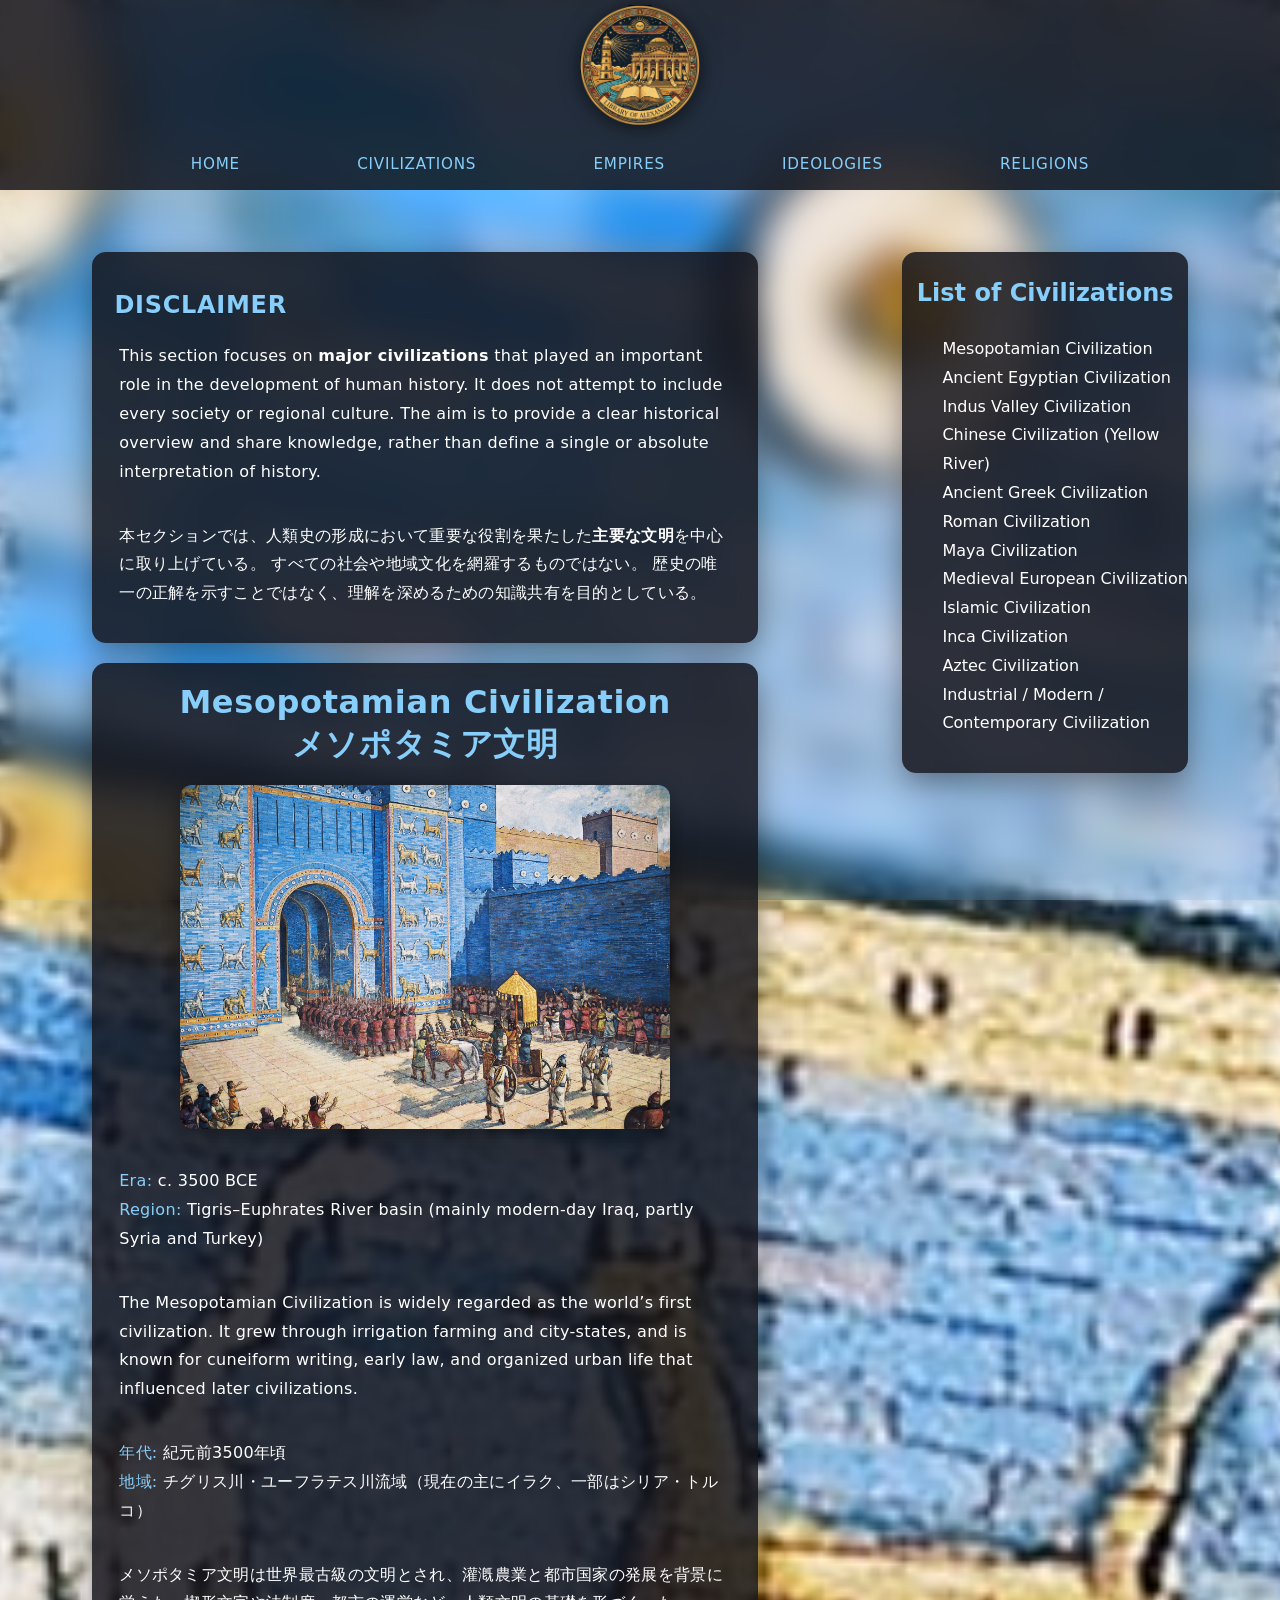
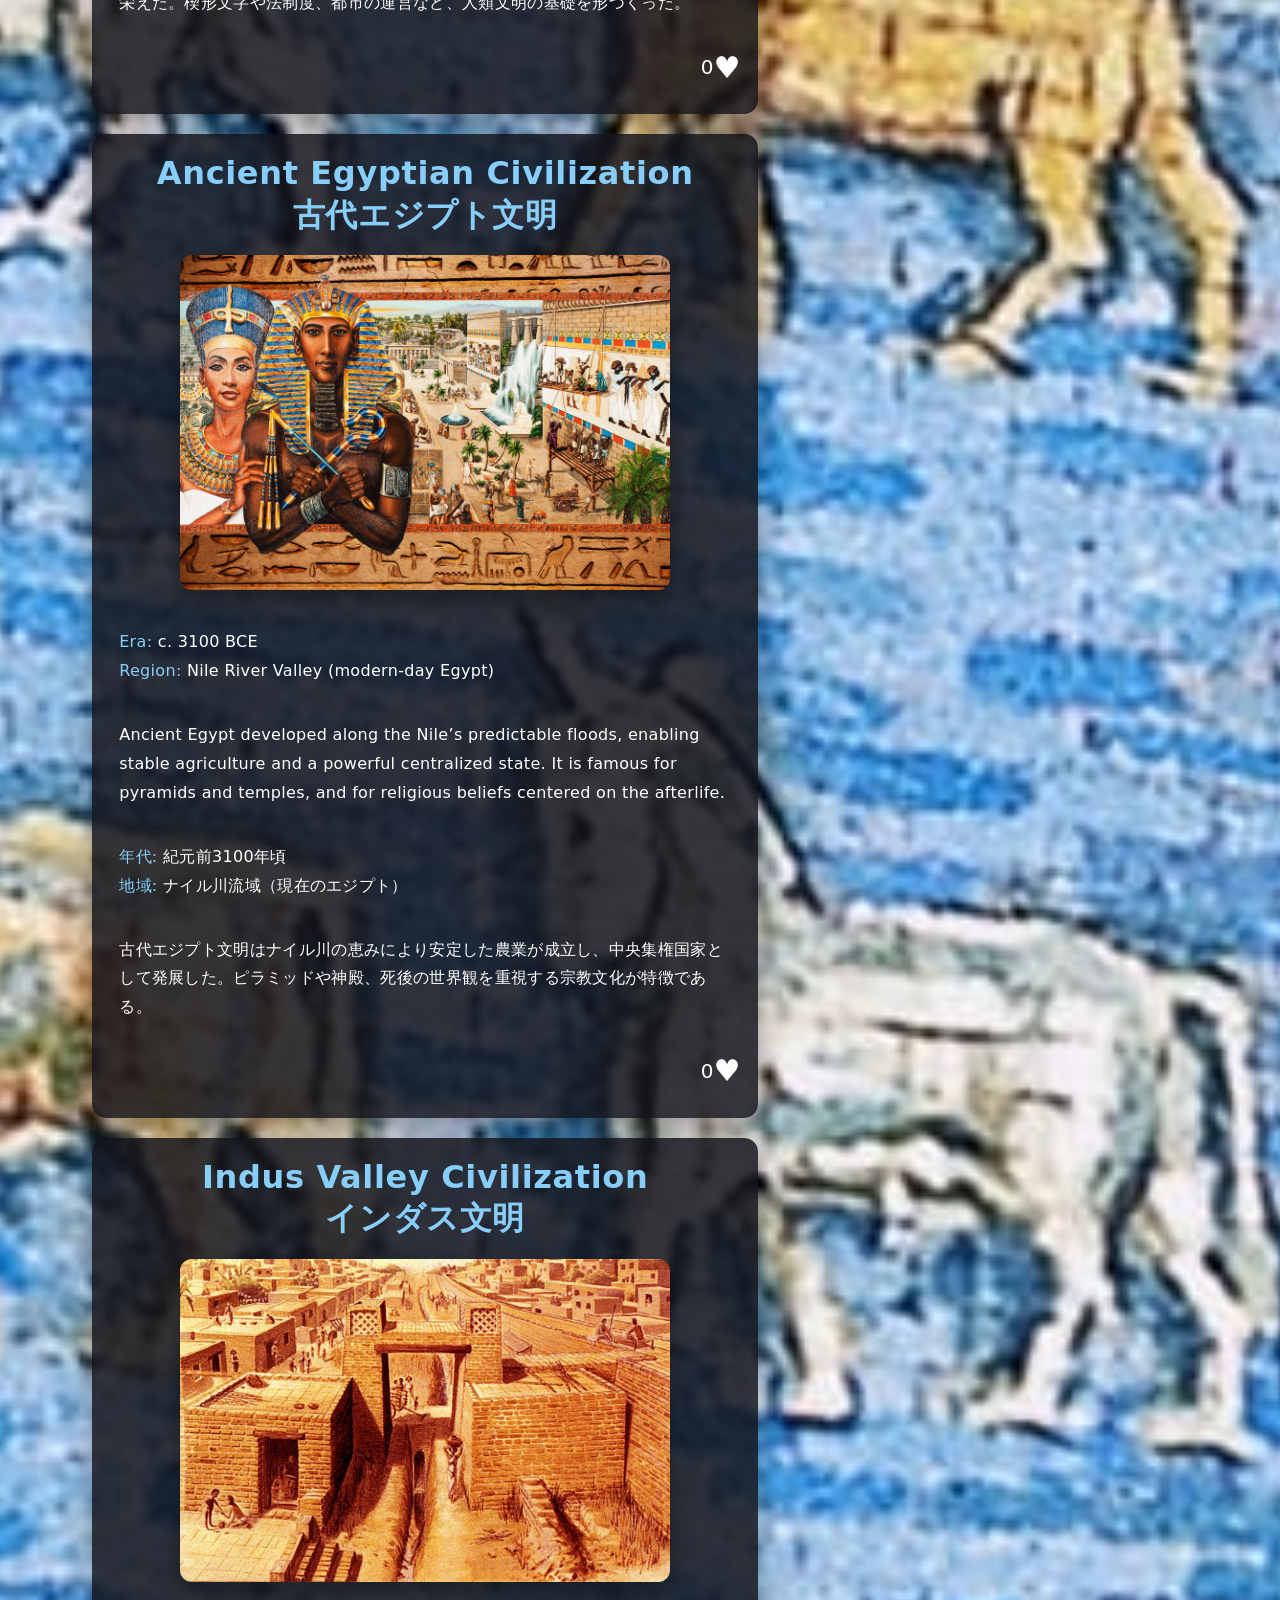
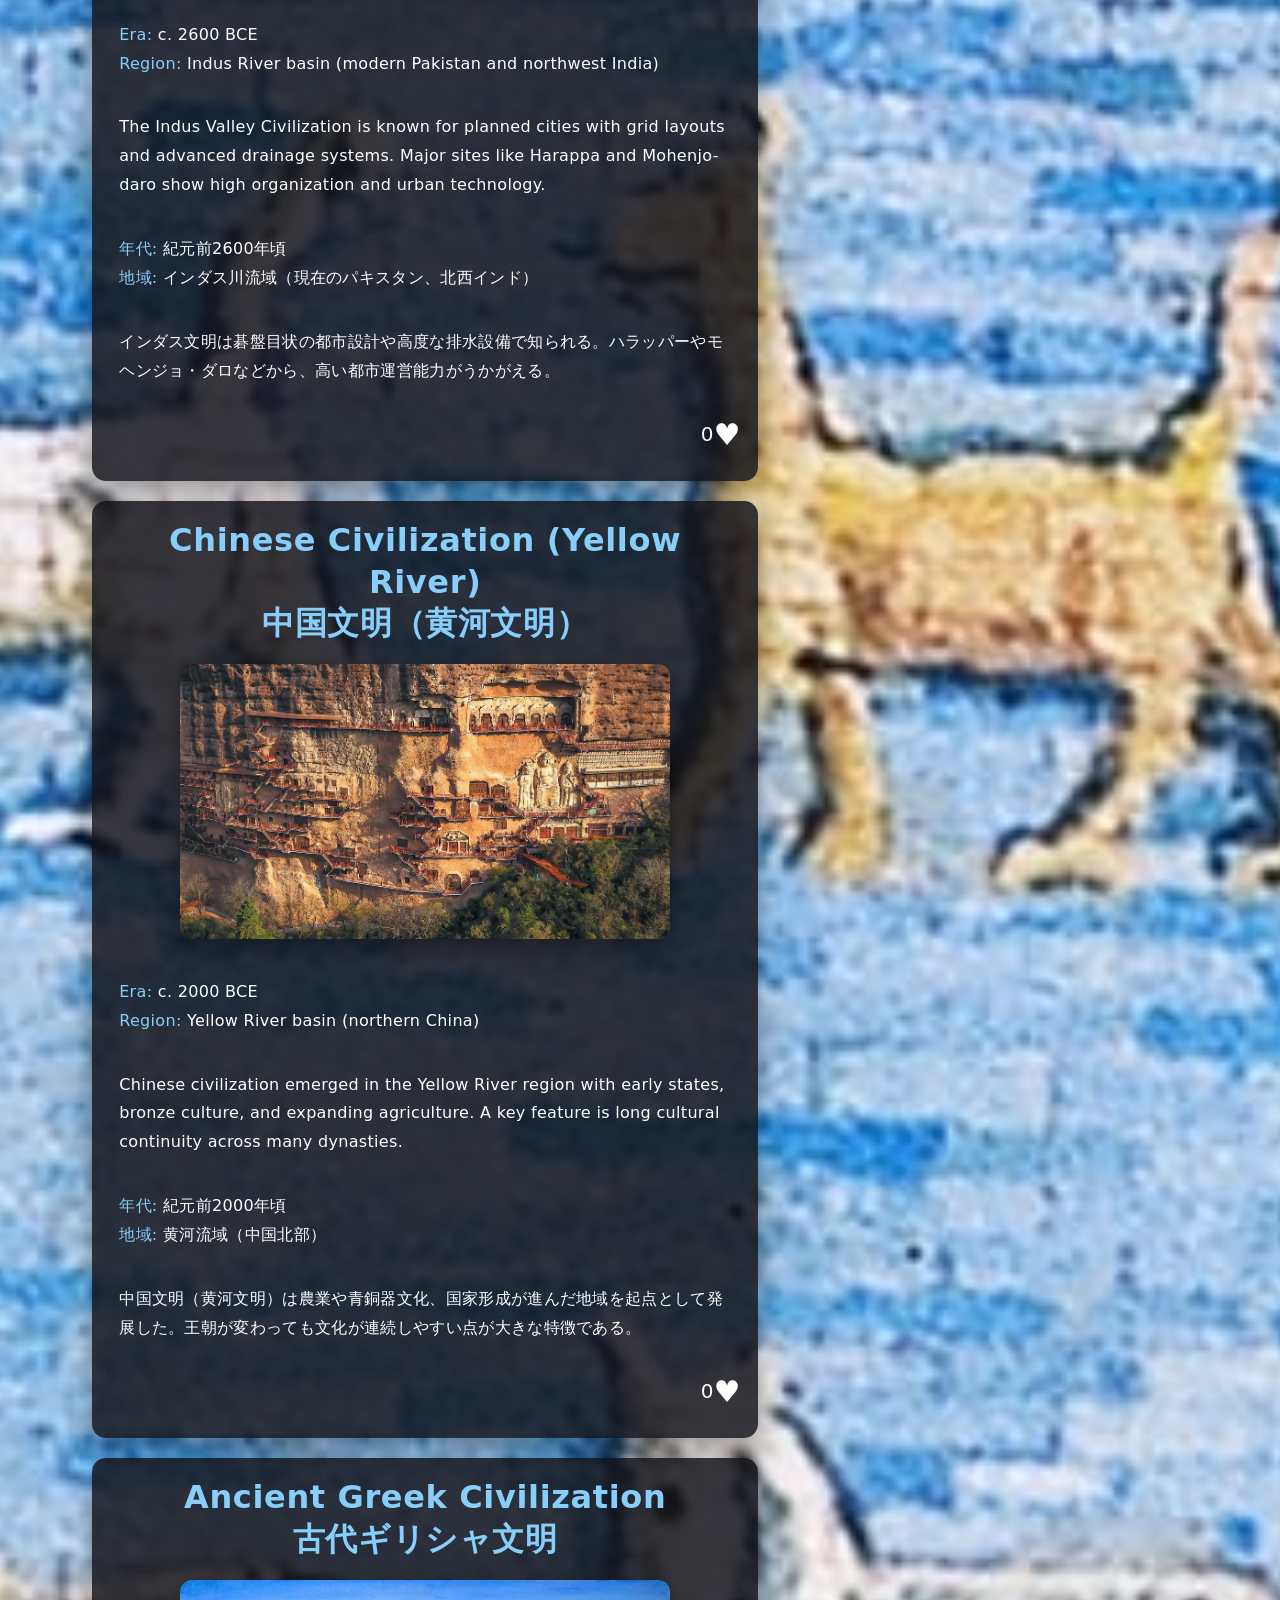
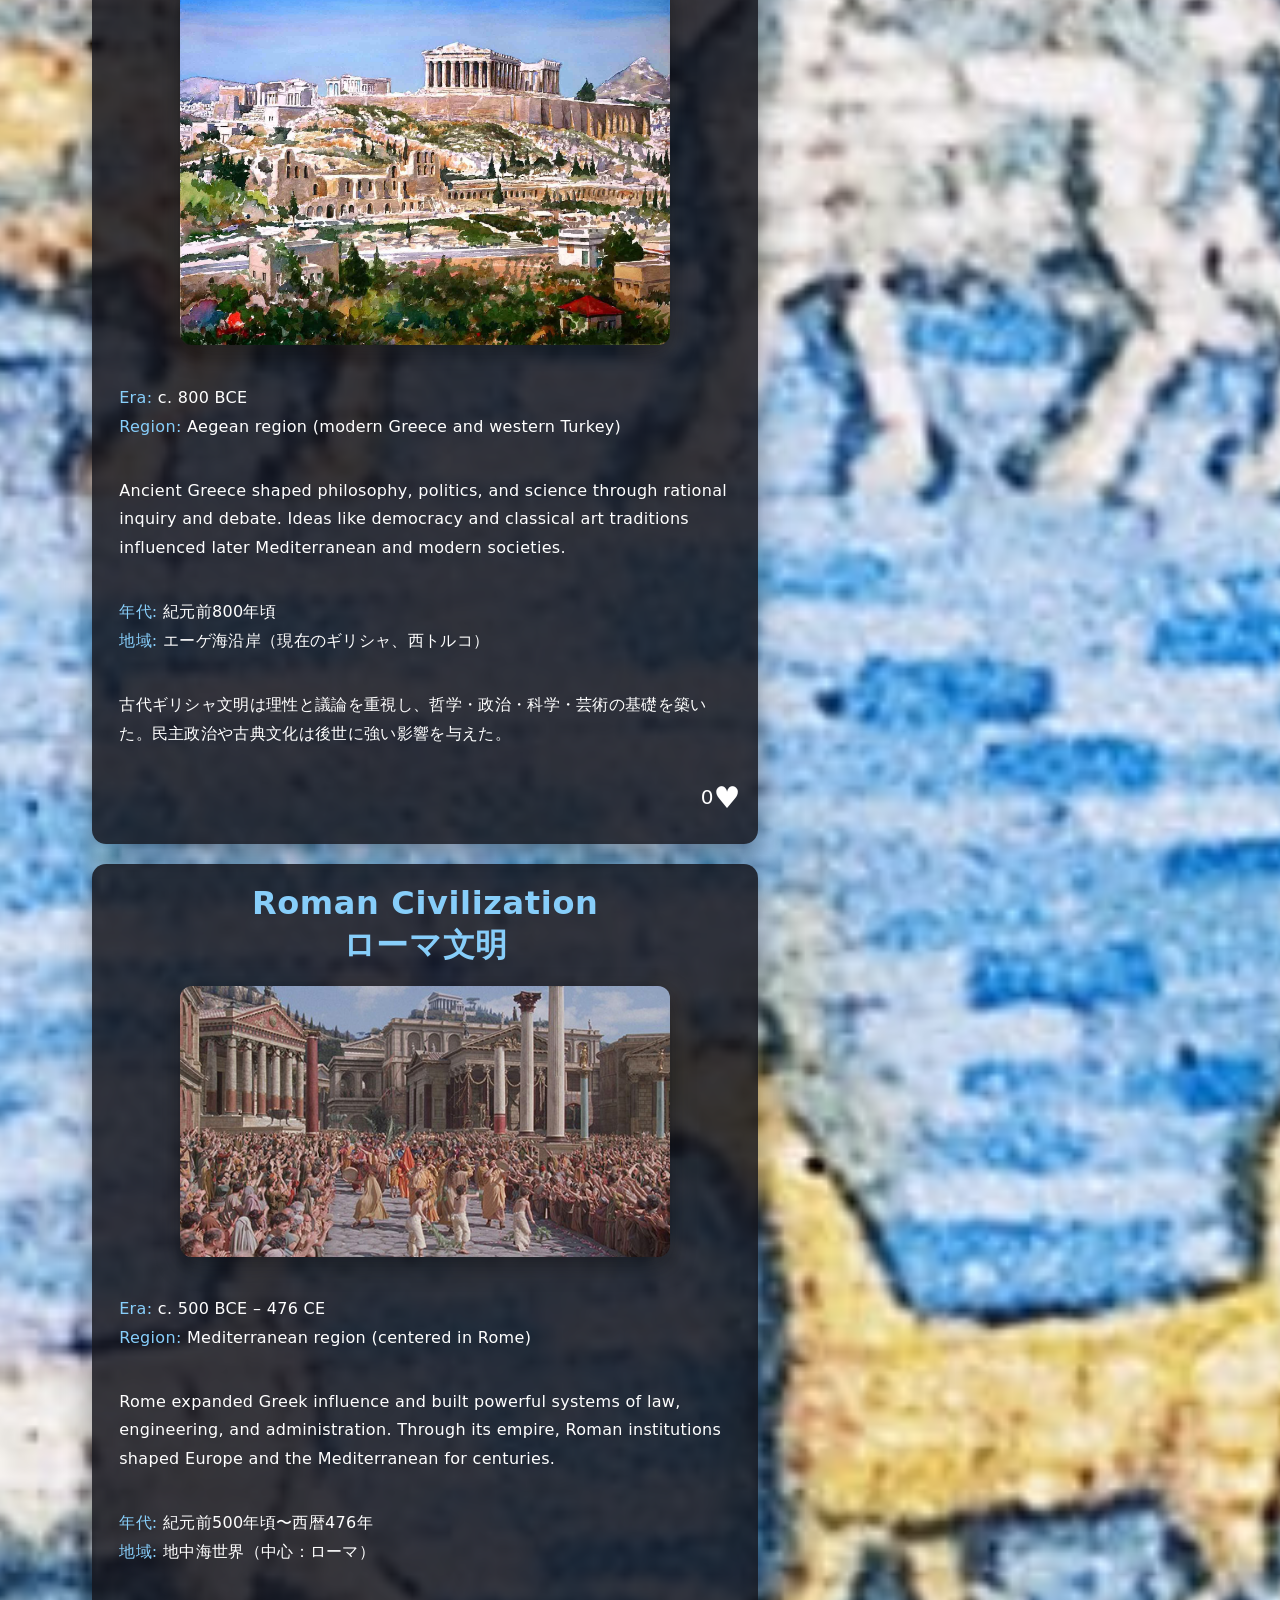
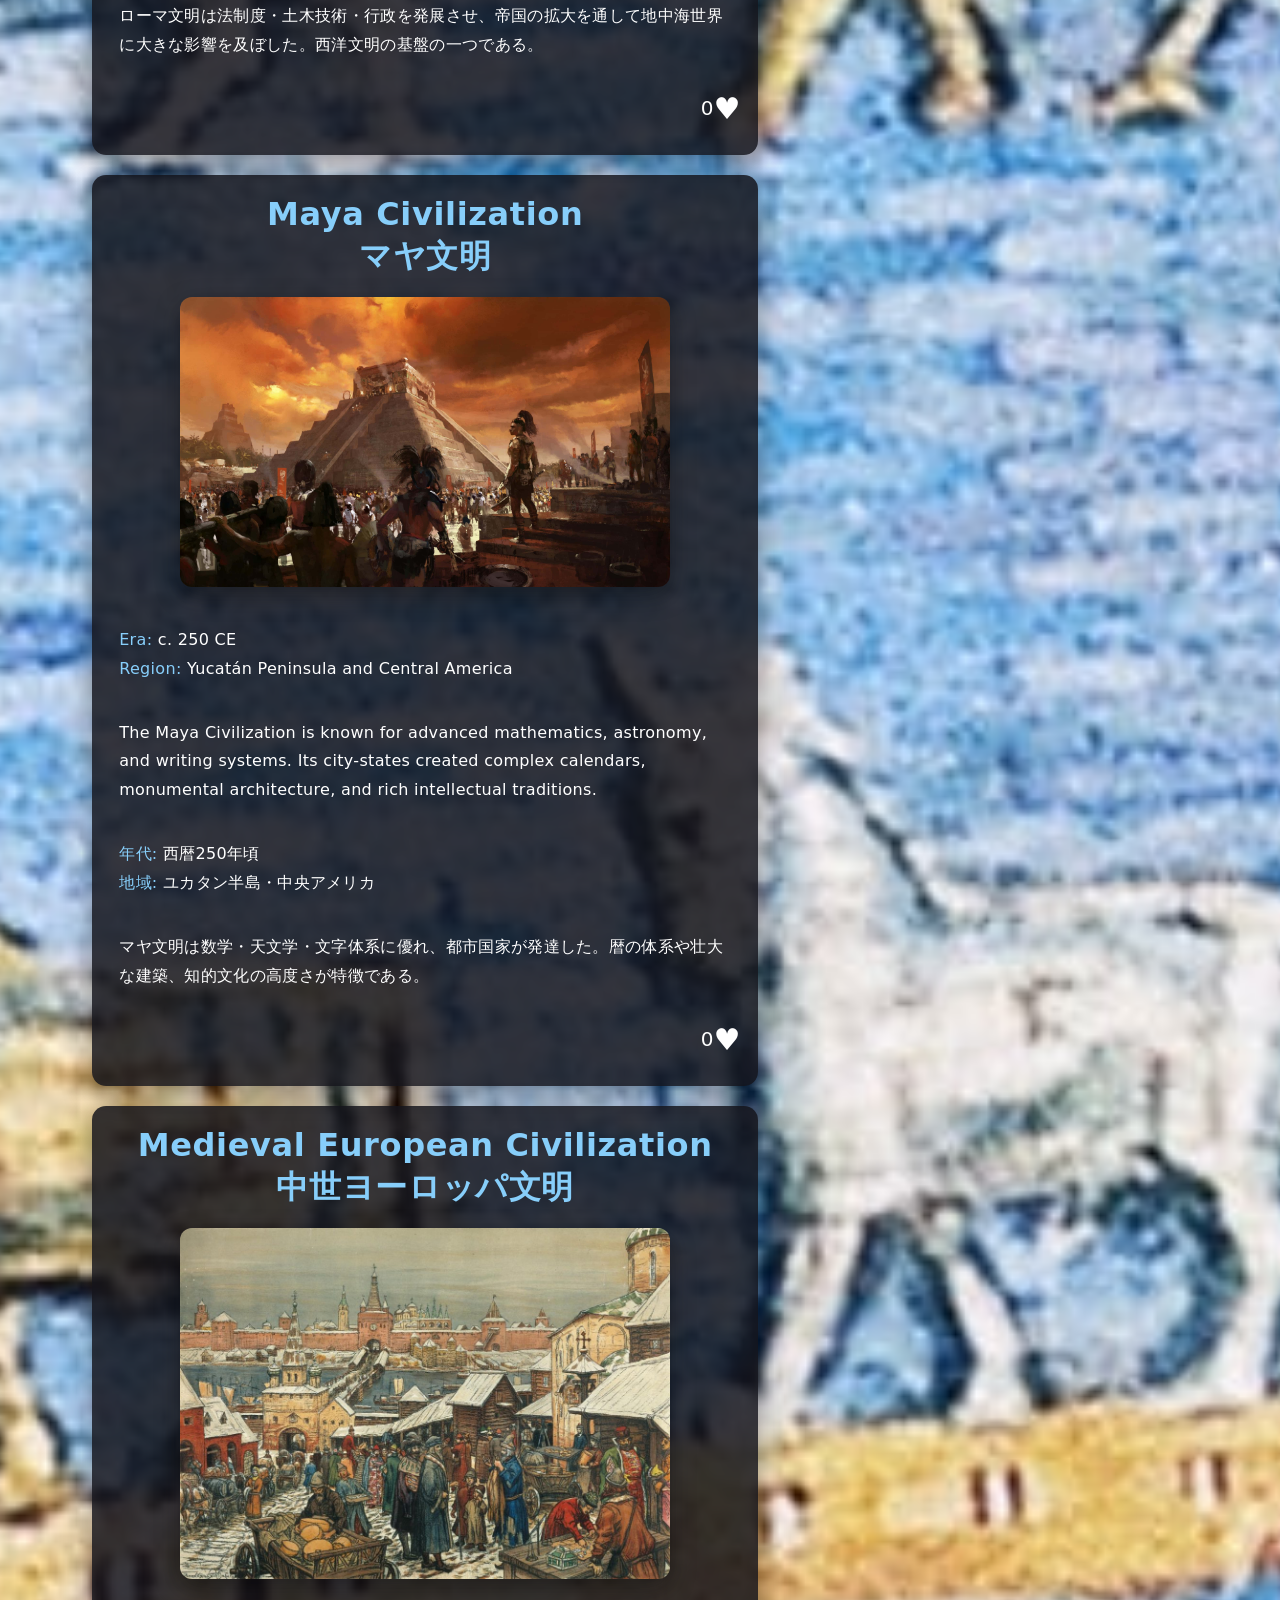
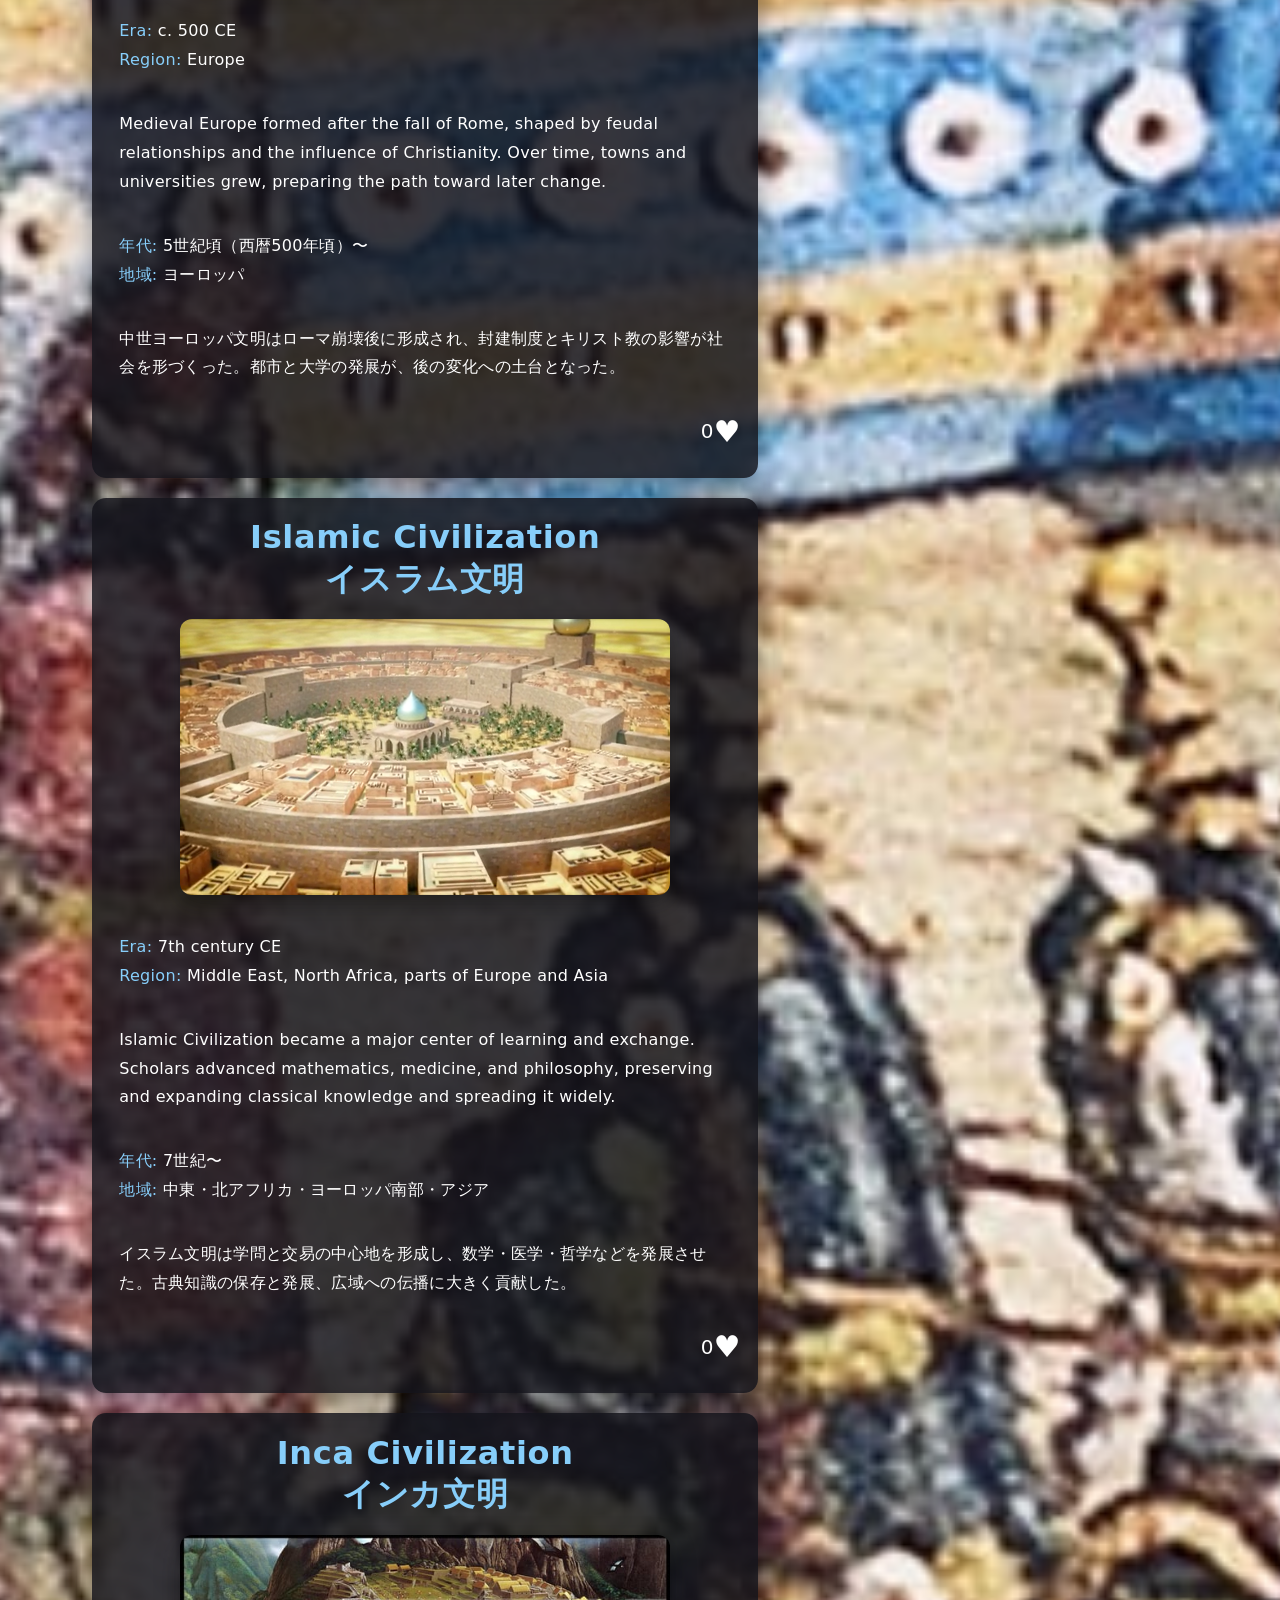
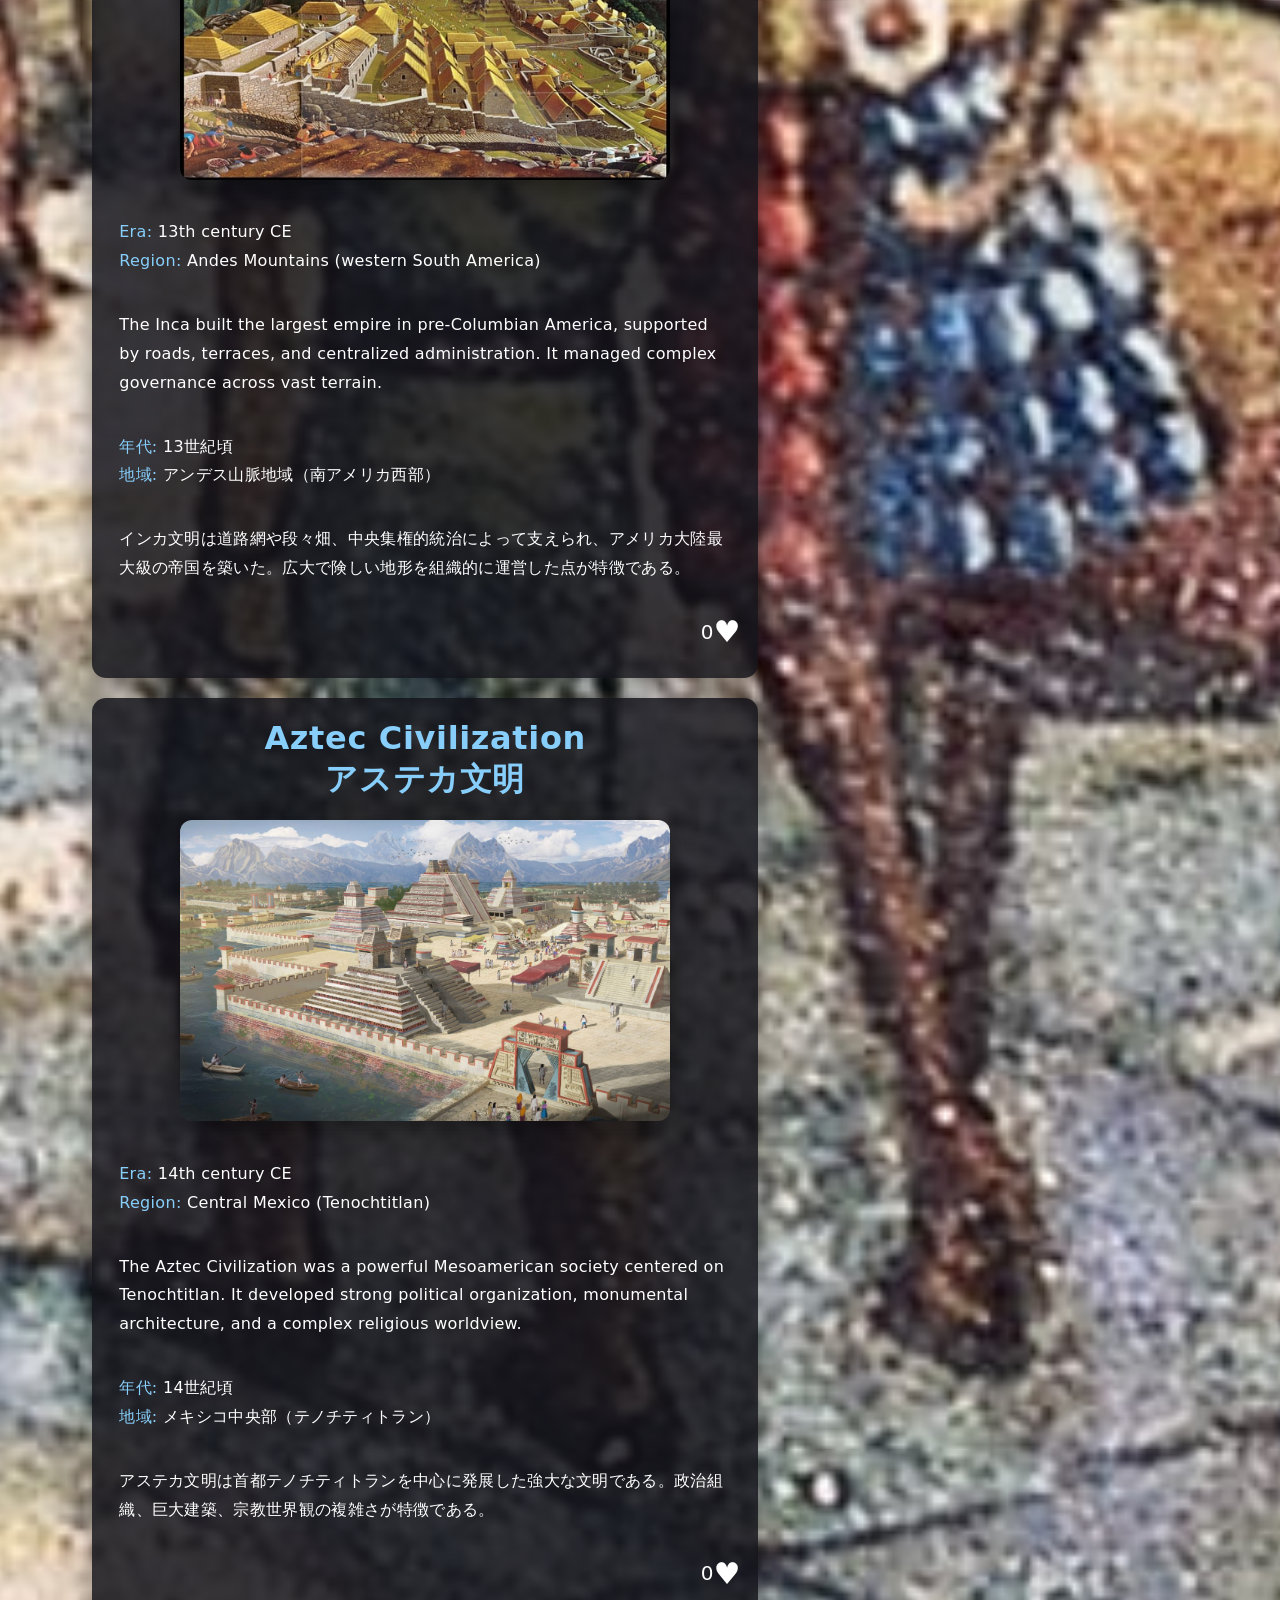
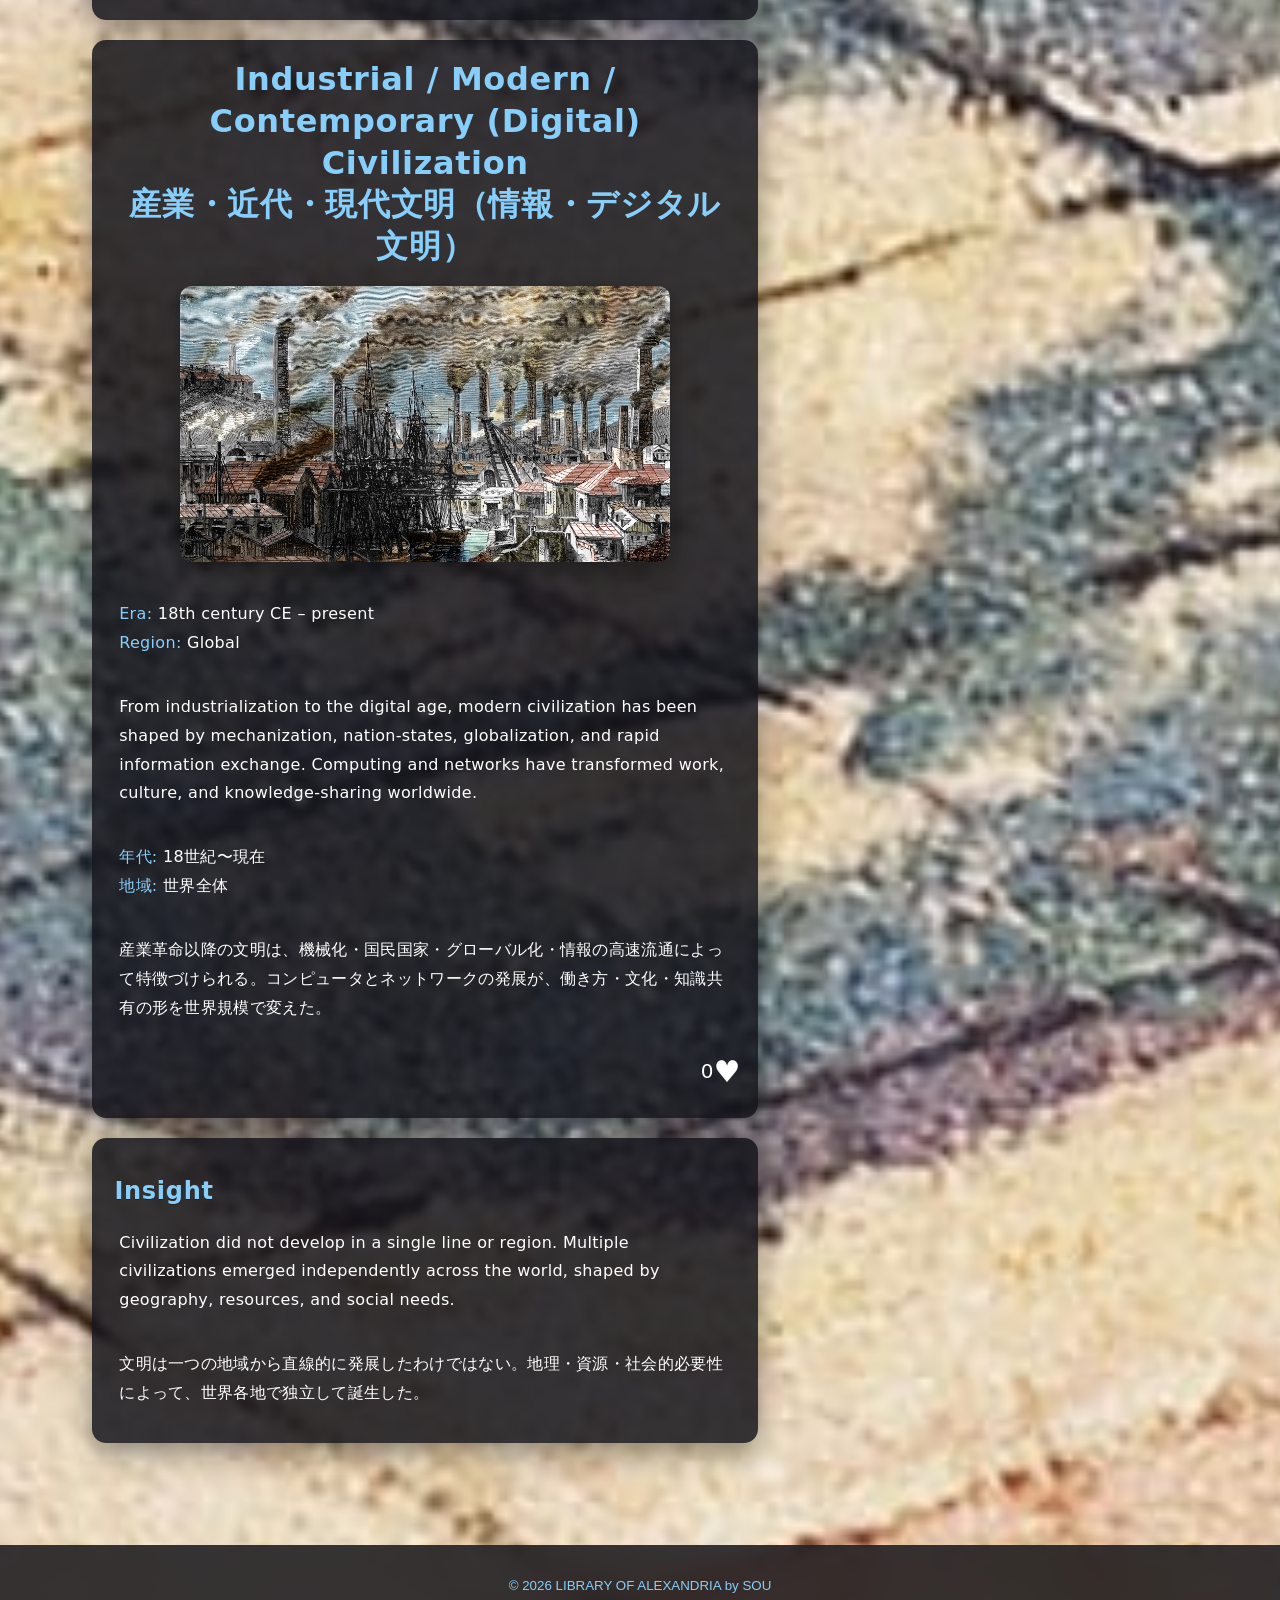
==== civilizations.html @ 27a5855d "Add files via upload" ====
<!DOCTYPE html>
<html lang="ja">

<head>
    <meta charset="UTF-8">
    <link rel="stylesheet" href="lb/reset.css">
    <link rel="stylesheet" href="bunmei/cstyle.css">
</head>

<body>
    <header>
        <h1><img src="lb/lbLogo.png" alt="LIBRARYofALEXANDRIA"></h1>
        <nav>
            <ul>
                <li><a href="index.html">HOME</a></li>
                <li><a href="civilizations.html">CIVILIZATIONS</a></li>
                <li><a href="empires.html">EMPIRES</a></li>
                <li><a href="ideologies.html">IDEOLOGIES</a></li>
                <li><a href="religions.html">RELIGIONS</a></li>
            </ul>
        </nav>
    </header>
    <div>
        <main>
            <article>
                <h3>DISCLAIMER</h3>
                <p>
                    This section focuses on <strong>major civilizations</strong> that played an important role in the
                    development of human history.
                    It does not attempt to include every society or regional culture.
                    The aim is to provide a clear historical overview and share knowledge,
                    rather than define a single or absolute interpretation of history.
                </p>
                <p>
                    本セクションでは、人類史の形成において重要な役割を果たした<strong>主要な文明</strong>を中心に取り上げている。
                    すべての社会や地域文化を網羅するものではない。
                    歴史の唯一の正解を示すことではなく、理解を深めるための知識共有を目的としている。
                </p>
            </article>

            <article id="01">
                <h2>Mesopotamian Civilization<br>メソポタミア文明</h2>
                <p>
                    <img src="bunmei/Mesopotamia.jpg" alt="Mesopotamian">
                </p>
                <p>
                    <a>Era: </a>c. 3500 BCE<br>
                    <a>Region: </a>Tigris–Euphrates River basin (mainly modern-day Iraq, partly Syria and Turkey)
                </p>
                <p>
                    The Mesopotamian Civilization is widely regarded as the world’s first civilization. It grew through
                    irrigation farming and city-states, and is known for cuneiform writing, early law, and organized
                    urban life that influenced later civilizations.
                </p>

                <p>
                    <a>年代: </a>紀元前3500年頃<br>
                    <a>地域: </a>チグリス川・ユーフラテス川流域（現在の主にイラク、一部はシリア・トルコ）
                </p>
                <p>
                    メソポタミア文明は世界最古級の文明とされ、灌漑農業と都市国家の発展を背景に栄えた。楔形文字や法制度、都市の運営など、人類文明の基礎を形づくった。
                </p>
                <div class="likeBox">
                    <span class="likeCount">0</span>
                    <span class="likeBtn">♥</span>
                </div>
            </article>

            <article id="02">
                <h2>Ancient Egyptian Civilization<br>古代エジプト文明</h2>
                <p>
                    <img src="bunmei/Egypt.jpg" alt="Egyptian">
                </p>
                <p>
                    <a>Era: </a>c. 3100 BCE<br>
                    <a>Region: </a>Nile River Valley (modern-day Egypt)
                </p>
                <p>
                    Ancient Egypt developed along the Nile’s predictable floods, enabling stable agriculture and a
                    powerful centralized state. It is famous for pyramids and temples, and for religious beliefs
                    centered on the afterlife.
                </p>

                <p>
                    <a>年代: </a>紀元前3100年頃<br>
                    <a>地域: </a>ナイル川流域（現在のエジプト）
                </p>
                <p>
                    古代エジプト文明はナイル川の恵みにより安定した農業が成立し、中央集権国家として発展した。ピラミッドや神殿、死後の世界観を重視する宗教文化が特徴である。
                </p>
                <div class="likeBox">
                    <span class="likeCount">0</span>
                    <span class="likeBtn">♥</span>
                </div>
            </article>

            <article id="03">
                <h2>Indus Valley Civilization<br>インダス文明</h2>
                <p>
                    <img src="bunmei/Indus.jpg" alt="Indus Valley">
                </p>
                <p>
                    <a>Era: </a>c. 2600 BCE<br>
                    <a>Region: </a>Indus River basin (modern Pakistan and northwest India)
                </p>
                <p>
                    The Indus Valley Civilization is known for planned cities with grid layouts and advanced drainage
                    systems. Major sites like Harappa and Mohenjo-daro show high organization and urban technology.
                </p>

                <p>
                    <a>年代: </a>紀元前2600年頃<br>
                    <a>地域: </a>インダス川流域（現在のパキスタン、北西インド）
                </p>
                <p>
                    インダス文明は碁盤目状の都市設計や高度な排水設備で知られる。ハラッパーやモヘンジョ・ダロなどから、高い都市運営能力がうかがえる。
                </p>
                <div class="likeBox">
                    <span class="likeCount">0</span>
                    <span class="likeBtn">♥</span>
                </div>
            </article>

            <article id="04">
                <h2>Chinese Civilization (Yellow River)<br>中国文明（黄河文明）</h2>
                <p>
                    <img src="bunmei/YellowRiver.jpg" alt="Yellow River">
                </p>
                <p>
                    <a>Era: </a>c. 2000 BCE<br>
                    <a>Region: </a>Yellow River basin (northern China)
                </p>
                <p>
                    Chinese civilization emerged in the Yellow River region with early states, bronze culture, and
                    expanding agriculture. A key feature is long cultural continuity across many dynasties.
                </p>

                <p>
                    <a>年代: </a>紀元前2000年頃<br>
                    <a>地域: </a>黄河流域（中国北部）
                </p>
                <p>
                    中国文明（黄河文明）は農業や青銅器文化、国家形成が進んだ地域を起点として発展した。王朝が変わっても文化が連続しやすい点が大きな特徴である。
                </p>
                <div class="likeBox">
                    <span class="likeCount">0</span>
                    <span class="likeBtn">♥</span>
                </div>
            </article>

            <article id="05">
                <h2>Ancient Greek Civilization<br>古代ギリシャ文明</h2>
                <p>
                    <img src="bunmei/Greece.jpg" alt="Ancient Greece">
                </p>
                <p>
                    <a>Era: </a>c. 800 BCE<br>
                    <a>Region: </a>Aegean region (modern Greece and western Turkey)
                </p>
                <p>
                    Ancient Greece shaped philosophy, politics, and science through rational inquiry and debate. Ideas
                    like democracy and classical art traditions influenced later Mediterranean and modern societies.
                </p>

                <p>
                    <a>年代: </a>紀元前800年頃<br>
                    <a>地域: </a>エーゲ海沿岸（現在のギリシャ、西トルコ）
                </p>
                <p>
                    古代ギリシャ文明は理性と議論を重視し、哲学・政治・科学・芸術の基礎を築いた。民主政治や古典文化は後世に強い影響を与えた。
                </p>
                <div class="likeBox">
                    <span class="likeCount">0</span>
                    <span class="likeBtn">♥</span>
                </div>
            </article>

            <article id="06">
                <h2>Roman Civilization<br>ローマ文明</h2>
                <p>
                    <img src="bunmei/Rome.jpg" alt="Rome">
                </p>
                <p>
                    <a>Era: </a>c. 500 BCE – 476 CE<br>
                    <a>Region: </a>Mediterranean region (centered in Rome)
                </p>
                <p>
                    Rome expanded Greek influence and built powerful systems of law, engineering, and administration.
                    Through its empire, Roman institutions shaped Europe and the Mediterranean for centuries.
                </p>

                <p>
                    <a>年代: </a>紀元前500年頃〜西暦476年<br>
                    <a>地域: </a>地中海世界（中心：ローマ）
                </p>
                <p>
                    ローマ文明は法制度・土木技術・行政を発展させ、帝国の拡大を通して地中海世界に大きな影響を及ぼした。西洋文明の基盤の一つである。
                </p>
                <div class="likeBox">
                    <span class="likeCount">0</span>
                    <span class="likeBtn">♥</span>
                </div>
            </article>

            <article id="07">
                <h2>Maya Civilization<br>マヤ文明</h2>
                <p>
                    <img src="bunmei/Maya.jpg" alt="Maya">
                </p>
                <p>
                    <a>Era: </a>c. 250 CE<br>
                    <a>Region: </a>Yucatán Peninsula and Central America
                </p>
                <p>
                    The Maya Civilization is known for advanced mathematics, astronomy, and writing systems. Its
                    city-states created complex calendars, monumental architecture, and rich intellectual traditions.
                </p>

                <p>
                    <a>年代: </a>西暦250年頃<br>
                    <a>地域: </a>ユカタン半島・中央アメリカ
                </p>
                <p>
                    マヤ文明は数学・天文学・文字体系に優れ、都市国家が発達した。暦の体系や壮大な建築、知的文化の高度さが特徴である。
                </p>
                <div class="likeBox">
                    <span class="likeCount">0</span>
                    <span class="likeBtn">♥</span>
                </div>
            </article>

            <article id="08">
                <h2>Medieval European Civilization<br>中世ヨーロッパ文明</h2>
                <p>
                    <img src="bunmei/Medieval.jpg" alt="Medieval Europe">
                </p>
                <p>
                    <a>Era: </a>c. 500 CE<br>
                    <a>Region: </a>Europe
                </p>
                <p>
                    Medieval Europe formed after the fall of Rome, shaped by feudal relationships and the influence of
                    Christianity. Over time, towns and universities grew, preparing the path toward later change.
                </p>

                <p>
                    <a>年代: </a>5世紀頃（西暦500年頃）〜<br>
                    <a>地域: </a>ヨーロッパ
                </p>
                <p>
                    中世ヨーロッパ文明はローマ崩壊後に形成され、封建制度とキリスト教の影響が社会を形づくった。都市と大学の発展が、後の変化への土台となった。
                </p>
                <div class="likeBox">
                    <span class="likeCount">0</span>
                    <span class="likeBtn">♥</span>
                </div>
            </article>

            <article id="09">
                <h2>Islamic Civilization<br>イスラム文明</h2>
                <p>
                    <img src="bunmei/Islamic.jpg" alt="Islamic">
                </p>
                <p>
                    <a>Era: </a>7th century CE<br>
                    <a>Region: </a>Middle East, North Africa, parts of Europe and Asia
                </p>
                <p>
                    Islamic Civilization became a major center of learning and exchange. Scholars advanced mathematics,
                    medicine, and philosophy, preserving and expanding classical knowledge and spreading it widely.
                </p>

                <p>
                    <a>年代: </a>7世紀〜<br>
                    <a>地域: </a>中東・北アフリカ・ヨーロッパ南部・アジア
                </p>
                <p>
                    イスラム文明は学問と交易の中心地を形成し、数学・医学・哲学などを発展させた。古典知識の保存と発展、広域への伝播に大きく貢献した。
                </p>
                <div class="likeBox">
                    <span class="likeCount">0</span>
                    <span class="likeBtn">♥</span>
                </div>
            </article>

            <article id="10">
                <h2>Inca Civilization<br>インカ文明</h2>
                <p>
                    <img src="bunmei/Inca.jpg" alt="Inca">
                </p>
                <p>
                    <a>Era: </a>13th century CE<br>
                    <a>Region: </a>Andes Mountains (western South America)
                </p>
                <p>
                    The Inca built the largest empire in pre-Columbian America, supported by roads, terraces, and
                    centralized administration. It managed complex governance across vast terrain.
                </p>

                <p>
                    <a>年代: </a>13世紀頃<br>
                    <a>地域: </a>アンデス山脈地域（南アメリカ西部）
                </p>
                <p>
                    インカ文明は道路網や段々畑、中央集権的統治によって支えられ、アメリカ大陸最大級の帝国を築いた。広大で険しい地形を組織的に運営した点が特徴である。
                </p>
                <div class="likeBox">
                    <span class="likeCount">0</span>
                    <span class="likeBtn">♥</span>
                </div>
            </article>

            <article id="11">
                <h2>Aztec Civilization<br>アステカ文明</h2>
                <p>
                    <img src="bunmei/Aztec.jpg" alt="Aztec">
                </p>
                <p>
                    <a>Era: </a>14th century CE<br>
                    <a>Region: </a>Central Mexico (Tenochtitlan)
                </p>
                <p>
                    The Aztec Civilization was a powerful Mesoamerican society centered on Tenochtitlan. It developed
                    strong political organization, monumental architecture, and a complex religious worldview.
                </p>

                <p>
                    <a>年代: </a>14世紀頃<br>
                    <a>地域: </a>メキシコ中央部（テノチティトラン）
                </p>
                <p>
                    アステカ文明は首都テノチティトランを中心に発展した強大な文明である。政治組織、巨大建築、宗教世界観の複雑さが特徴である。
                </p>
                <div class="likeBox">
                    <span class="likeCount">0</span>
                    <span class="likeBtn">♥</span>
                </div>
            </article>

            <article id="12">
                <h2>Industrial / Modern / Contemporary (Digital) Civilization<br>産業・近代・現代文明（情報・デジタル文明）</h2>
                <p>
                    <img src="bunmei/Industrial.jpg" alt="Industrial Age">
                </p>
                <p>
                    <a>Era: </a>18th century CE – present<br>
                    <a>Region: </a>Global
                </p>
                <p>
                    From industrialization to the digital age, modern civilization has been shaped by mechanization,
                    nation-states, globalization, and rapid information exchange. Computing and networks have
                    transformed work, culture, and knowledge-sharing worldwide.
                </p>

                <p>
                    <a>年代: </a>18世紀〜現在<br>
                    <a>地域: </a>世界全体
                </p>
                <p>
                    産業革命以降の文明は、機械化・国民国家・グローバル化・情報の高速流通によって特徴づけられる。コンピュータとネットワークの発展が、働き方・文化・知識共有の形を世界規模で変えた。
                </p>
                <div class="likeBox">
                    <span class="likeCount">0</span>
                    <span class="likeBtn">♥</span>
                </div>
            </article>

            <article>
                <h3>Insight</h3>
                <p>Civilization did not develop in a single line or region. Multiple civilizations emerged independently
                    across the world, shaped by geography, resources, and social needs.</p>
                <p>文明は一つの地域から直線的に発展したわけではない。地理・資源・社会的必要性によって、世界各地で独立して誕生した。</p>
            </article>
        </main>
        <aside>
            <nav class="locNav">
                <h2>List of Civilizations</h2>
                <ul>
                    <li><a href="#01">Mesopotamian Civilization</a></li>
                    <li><a href="#02">Ancient Egyptian Civilization</a></li>
                    <li><a href="#03">Indus Valley Civilization</a></li>
                    <li><a href="#04">Chinese Civilization (Yellow River)</a></li>
                    <li><a href="#05">Ancient Greek Civilization</a></li>
                    <li><a href="#06">Roman Civilization</a></li>
                    <li><a href="#07">Maya Civilization</a></li>
                    <li><a href="#08">Medieval European Civilization</a></li>
                    <li><a href="#09">Islamic Civilization</a></li>
                    <li><a href="#10">Inca Civilization</a></li>
                    <li><a href="#11">Aztec Civilization</a></li>
                    <li><a href="#12">Industrial / Modern / Contemporary Civilization</a></li>

                </ul>
            </nav>
        </aside>
    </div>
    <footer>
        <p><small>© 2026 LIBRARY OF ALEXANDRIA by SOU</small></p>
    </footer>
    <script src="bunmei/cscript.js"></script>
</body>

</html>
---- bunmei/cstyle.css ----
@charset "UTF-8";

html,
body {
  margin: 0;
  padding: 0;
}


body {
  position: relative;
  background-image: url('Mesopotamia.jpg');
  background-repeat: no-repeat;
  background-size: cover;
  background-position: center;
  background-color: rgb(255, 255, 255);
  font-family: 'Franklin Gothic Medium', 'Arial Narrow', "Arial", "sans-serif";
}

body::before {
  content: "";
  position: fixed;
  top: 0;
  left: 0;
  width: 100%;
  height: 100%;
  backdrop-filter: blur(20px) saturate(180%);
  z-index: -1;
}


header {
  background: rgba(20, 20, 28, 0.85);
  backdrop-filter: blur(18px) saturate(160%);
  border-bottom: 1px solid #00000000;
  text-align: center;
  width: 100%;
  padding-top: 0;
  margin-top: 0;
  margin: 0 auto;
  font-family: "ui-sans-serif", "system-ui", "Noto Sans JP", "sans-serif";
  position: sticky;
  top: 0;
  z-index: 1000;
}

header h1 {
  margin: 0;
  padding: 0;
}

header h1 img {
  text-align: center;
  padding: 5px;
  height: 120px;
  width: 120px;
  margin: 0 auto;
  filter: drop-shadow(0 3px 10px rgba(0, 0, 0, 0.6));
}

header nav ul {
  display: flex;
  justify-content: center;
  flex-wrap: wrap;
  gap: 5rem;
  padding: 0px;

}

header nav ul li {
  margin: 0px;
  list-style-type: none;
}

header nav a {
  padding: 0.1rem 1.1rem;
  border-radius: 999px;
  border: 1px solid transparent;
  color: lightskyblue;
  font-size: 0.95rem;
  letter-spacing: 0.05em;
  text-decoration: none;
}

header nav a:hover {
  animation: blinkBorder 1.5s linear infinite;
}

@keyframes blinkBorder {
  0% {
    border-color: gold;
  }

  16% {
    border-color: lightskyblue;
  }

  33% {
    border-color: gold;
  }

  50% {
    border-color: lightskyblue;
  }

  66% {
    border-color: gold;
  }

  83% {
    border-color: lightskyblue;
  }

  100% {
    border-color: gold;
  }
}


div {
  width: 1240px;
  margin: 0 auto 50px;
  display: flex;
  justify-content: space-between;
}

main {
  flex-basis: 700px;
  border-radius: 16px;
  padding: 62px 72px 32px 72px;
  box-shadow: opx opx 8px rgba(0, 0, 0, 0.16);
  font-family: "ui-sans-serif", "system-ui", "Noto Sans JP", "sans-serif";
  line-height: 1.8;
}

main article {
  background: rgba(20, 20, 28, 0.85);
  border: 0px solid;
  border-radius: 14px;
  box-shadow: 0 10px 30px rgba(0, 0, 0, 0.4);
  overflow: hidden;
  padding-bottom: 1.2rem;
  margin-bottom: 3%;
}

main article h2,
main article h3 {
  padding: 1.2rem 1.4rem 0;
  letter-spacing: 0.02em;
  color: lightskyblue;
}

main article h2 {
  font-size: clamp(1.3rem, 1vw + 1.2rem, 2rem);
  line-height: 1.3;
  margin-top: 0%;
  margin-bottom: 0%;
  text-align: center;
}

main article p img {
  margin: 1.2rem auto;
  border-radius: 12px;
  border: 0px solid;
  display: block;
  width: 80%;
  max-width: 80%;
  box-shadow: 0 8px 24px rgba(0, 0, 0, 0.4);
  margin-top: 0%;
}

main article h3 {
  margin-top: 1rem;
  font-size: clamp(1.1rem, 0.9vw + 1rem, 1.5rem);
  letter-spacing: 0.03em;
  text-shadow: 0 1px 0 rgba(0, 0, 0, 0.3);
  line-height: 1.5;
  margin-bottom: 0rem;
}

main article p {
  margin-top: 0rem;
  font-size: 1rem;
  color: white;
  padding: 1.2rem 1.7rem 0;
  letter-spacing: 0.02em;
}

main article a {
  color: lightskyblue;
}

.likeBox {
  display: flex !important;
  justify-content: flex-start !important;
  width: auto !important;
  font-size: 30px;
  padding: 0.4rem 1.4rem 0;
  margin-left: 88%;
  margin-bottom: 0%;
  color: #ffffff;
}

.likeCount {
  font-size: 20px;
  margin-top: 24%;
}

.likeBtn {
  cursor: pointer;
}

.likeBtn.liked {
  color: lightskyblue;
}

aside {
  flex-basis: 300px;
  border-radius: 16px;
  padding: 62px 72px 32px 72px;
  box-shadow: opx opx 8px rgba(0, 0, 0, 0.16);
  font-family: "ui-sans-serif", "system-ui", "Noto Sans JP", "sans-serif";
  line-height: 1.8;
}

aside nav {
  background: rgba(20, 20, 28, 0.85);
  border: 0px solid;
  border-radius: 14px;
  box-shadow: 0 10px 30px rgba(0, 0, 0, 0.4);
  overflow: hidden;
  padding-bottom: 1.2rem;
}

aside nav h2 {
  color: lightskyblue;
  text-align: center;
}

aside nav a {
  color: #ffffff;
  text-decoration: none;
}

aside nav a:hover {
  color: lightskyblue;
}

aside nav ul li {
  list-style-type: none;
}

footer {
  text-align: center;
  padding: 15px 10px 15px;
  background: rgba(20, 20, 28, 0.85);
  backdrop-filter: blur(18px) saturate(160%);
  border-bottom: 1px solid #00000000;
}

footer p {
  color: lightskyblue;
}
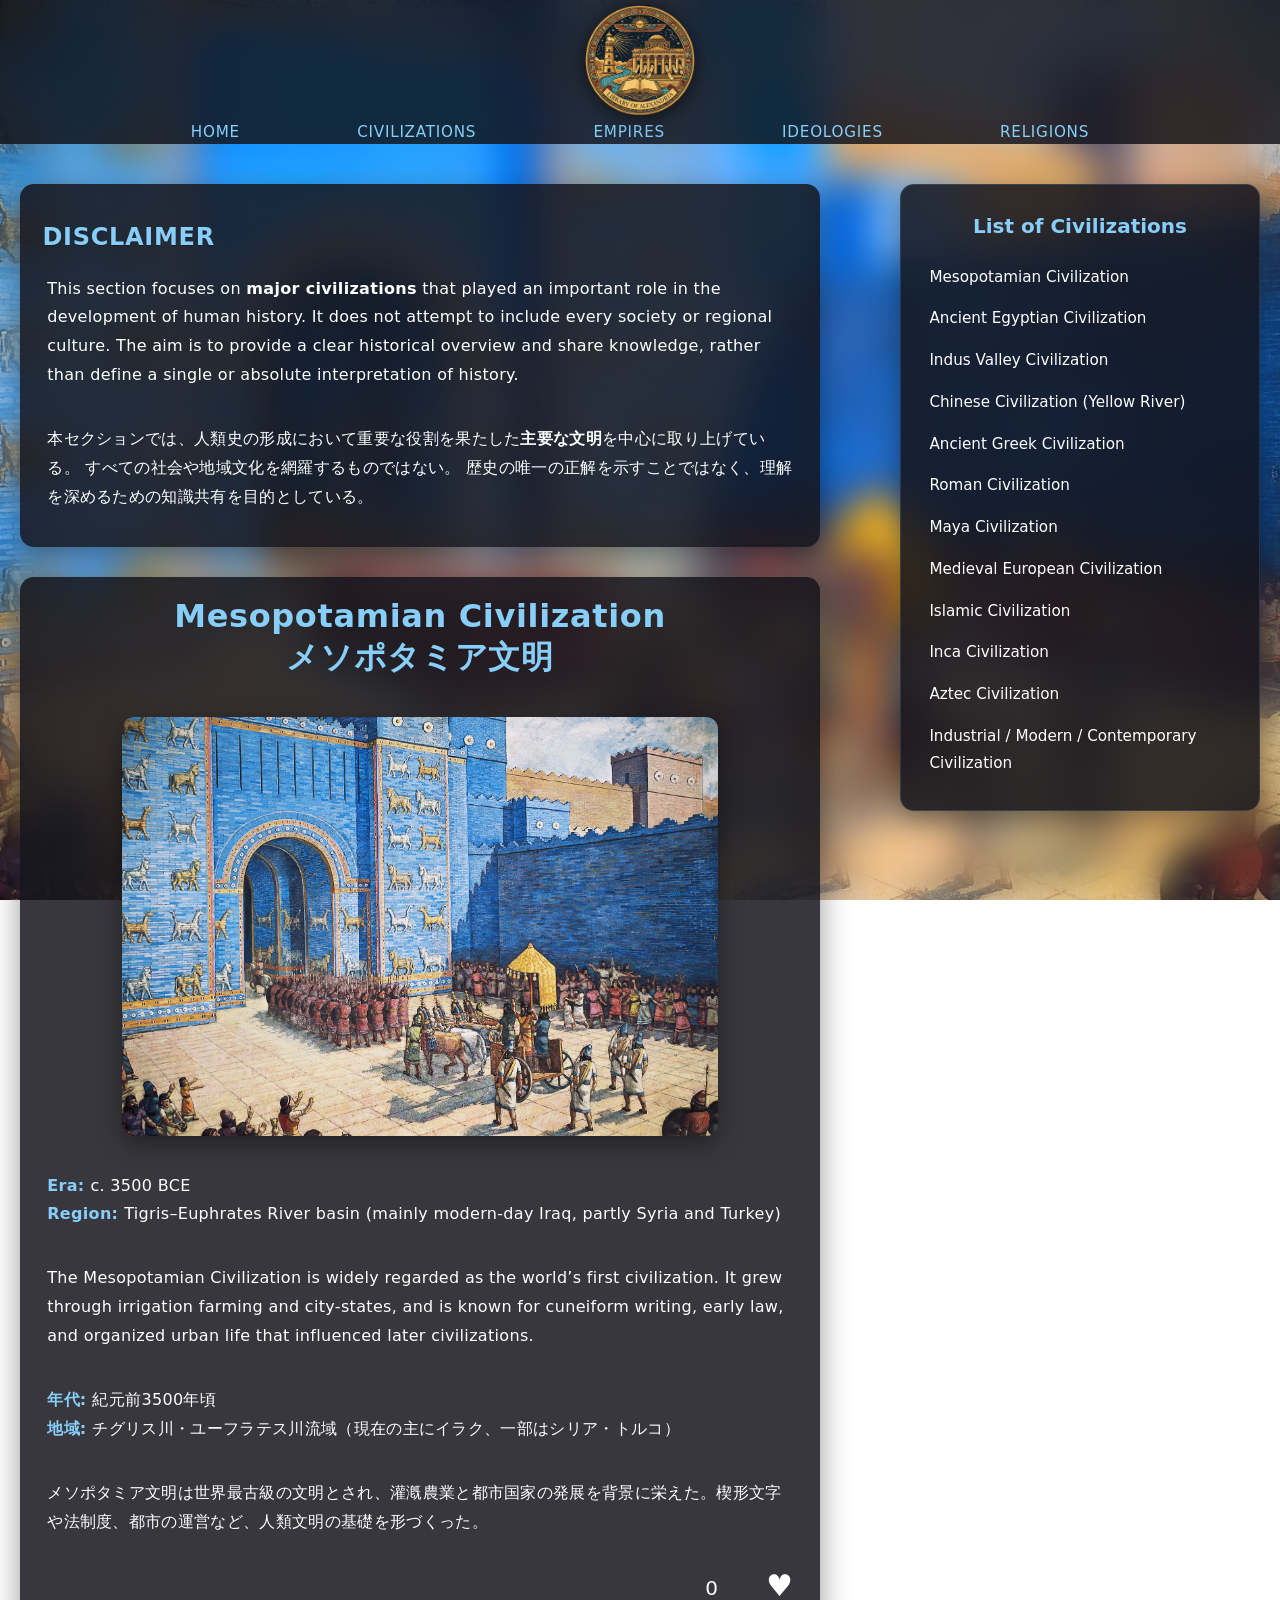
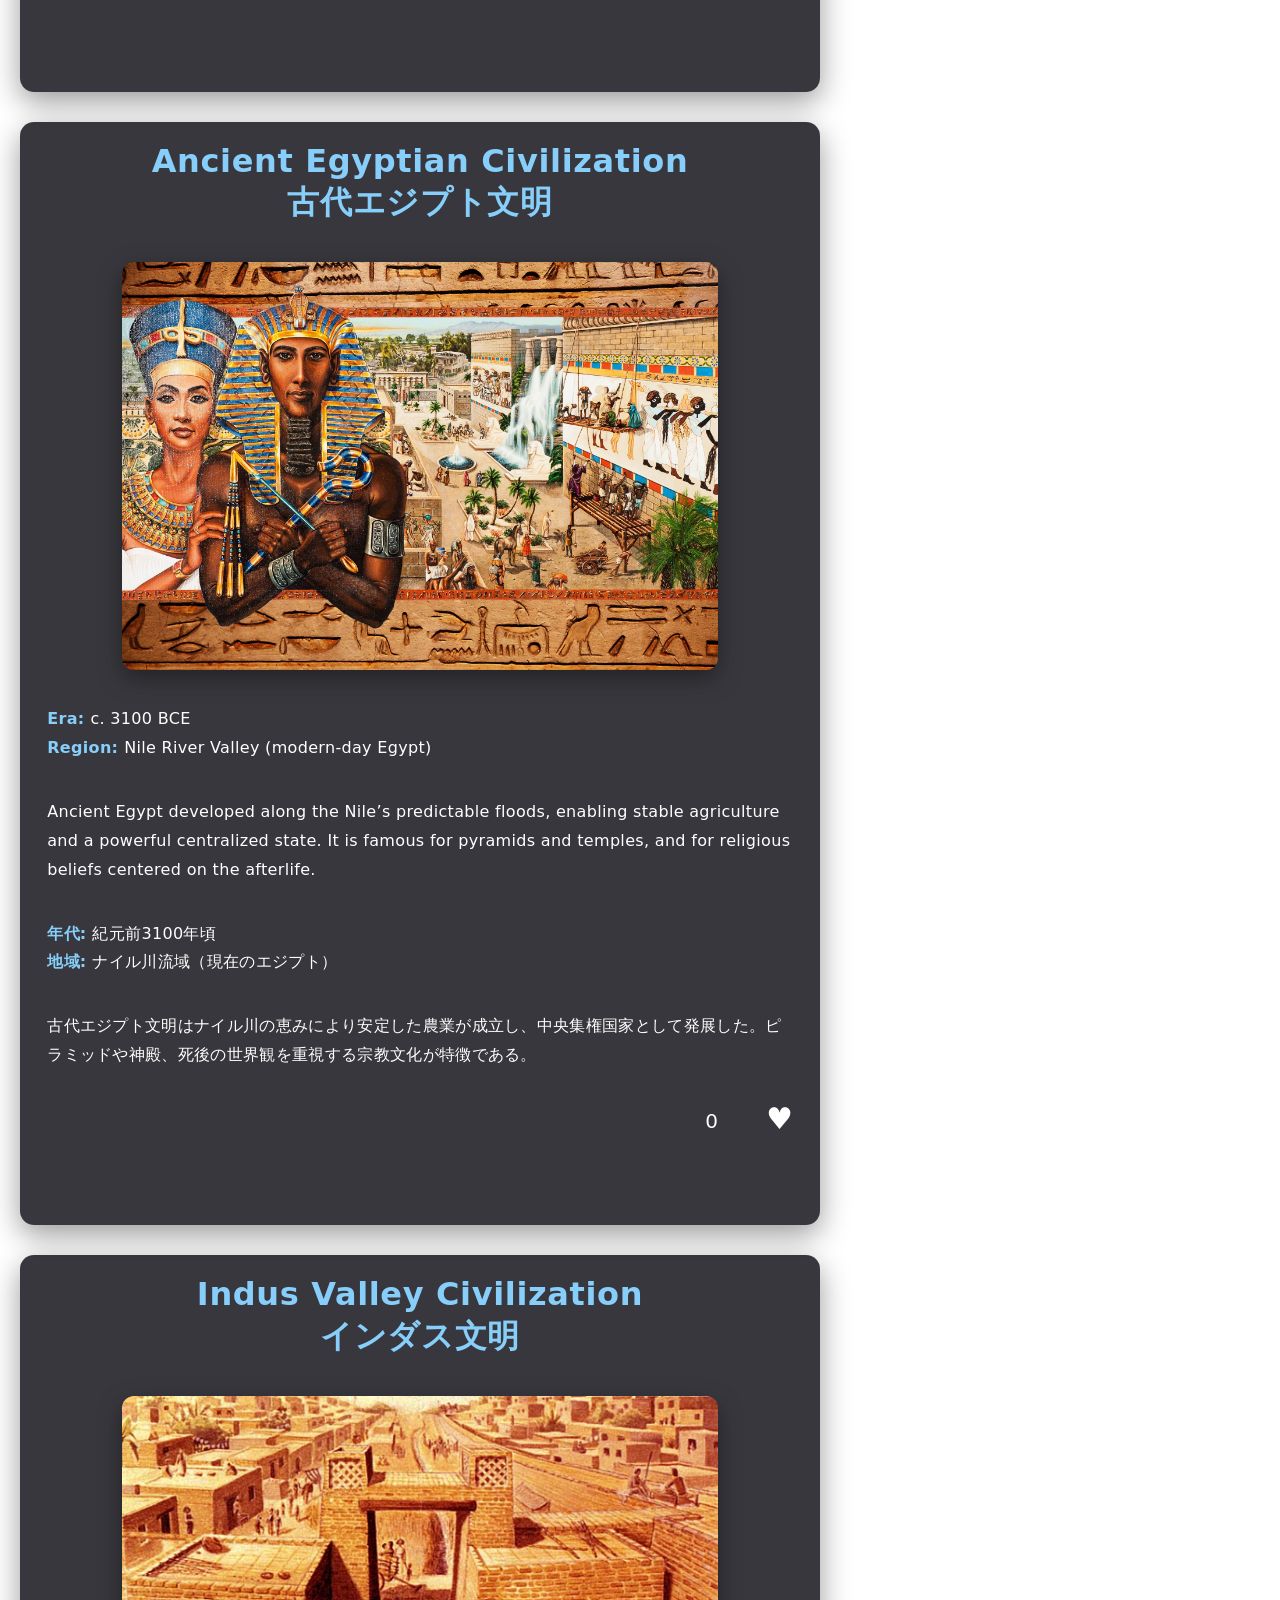
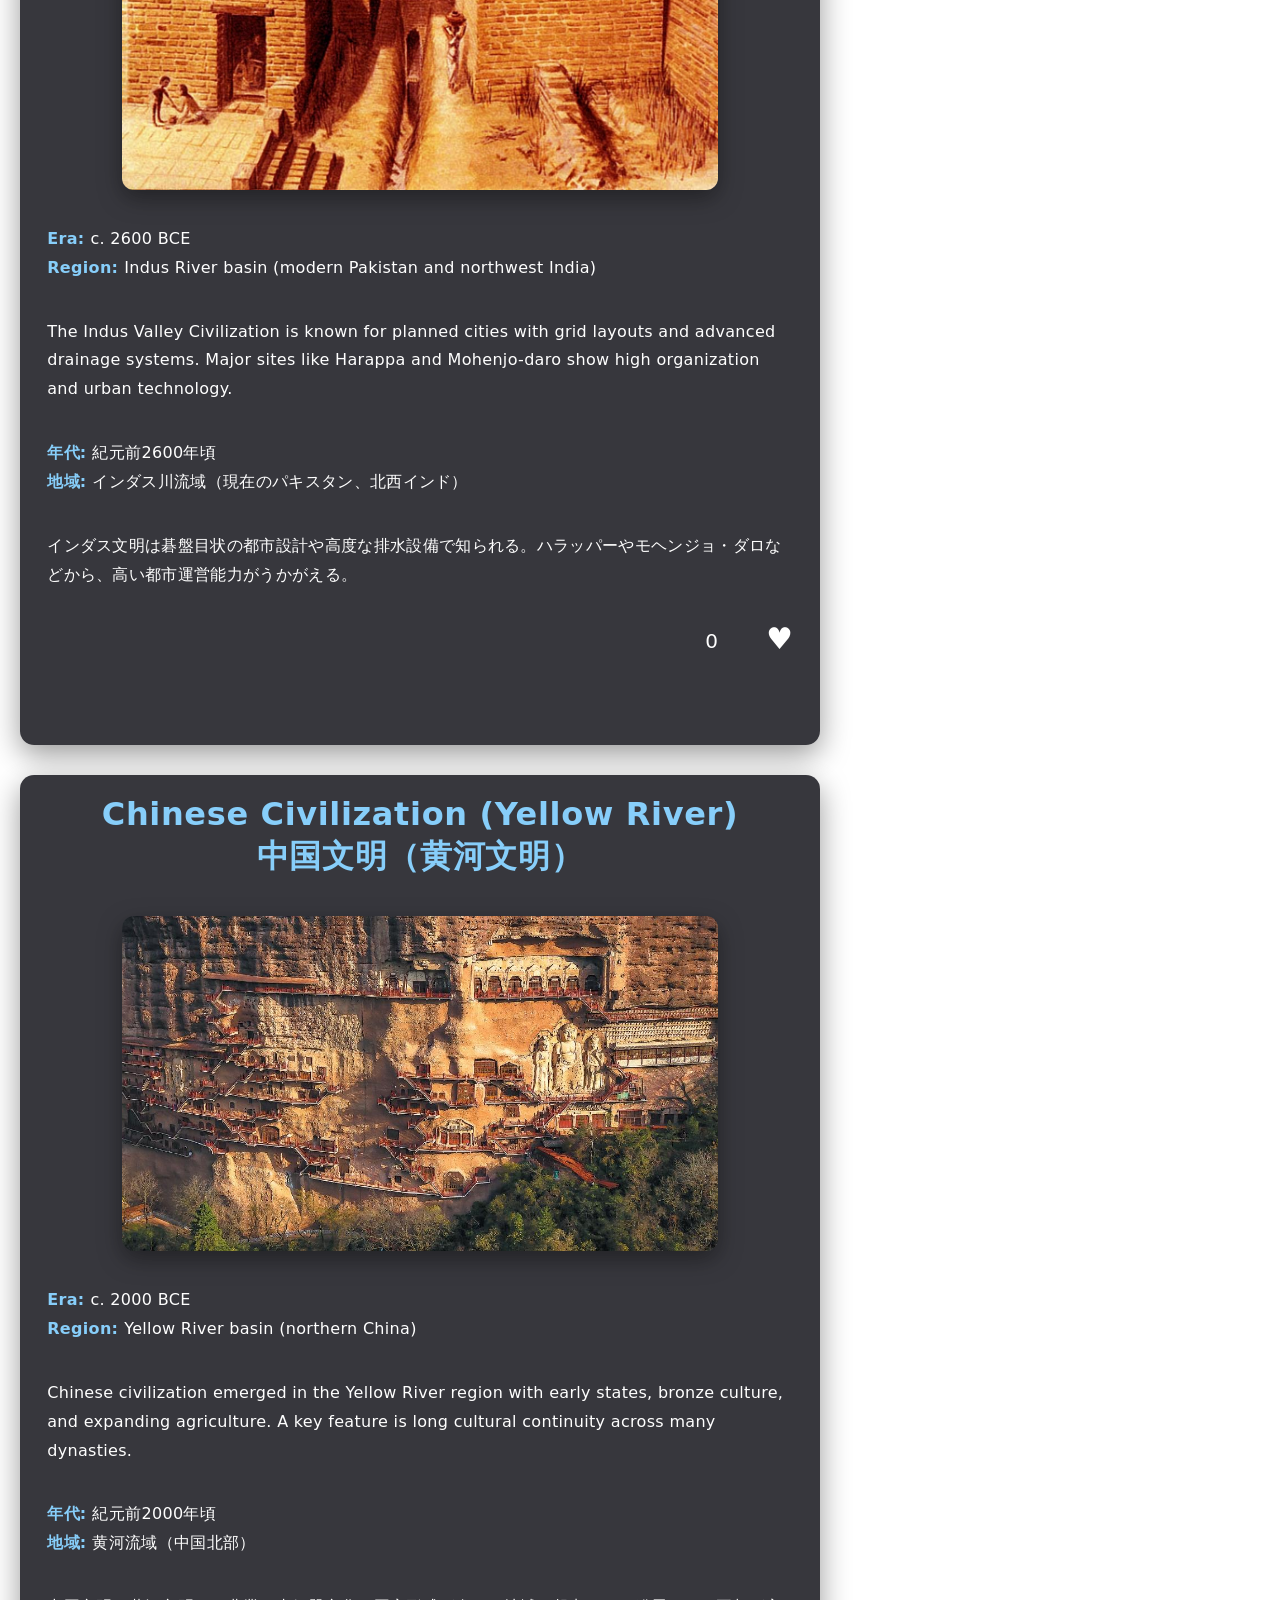
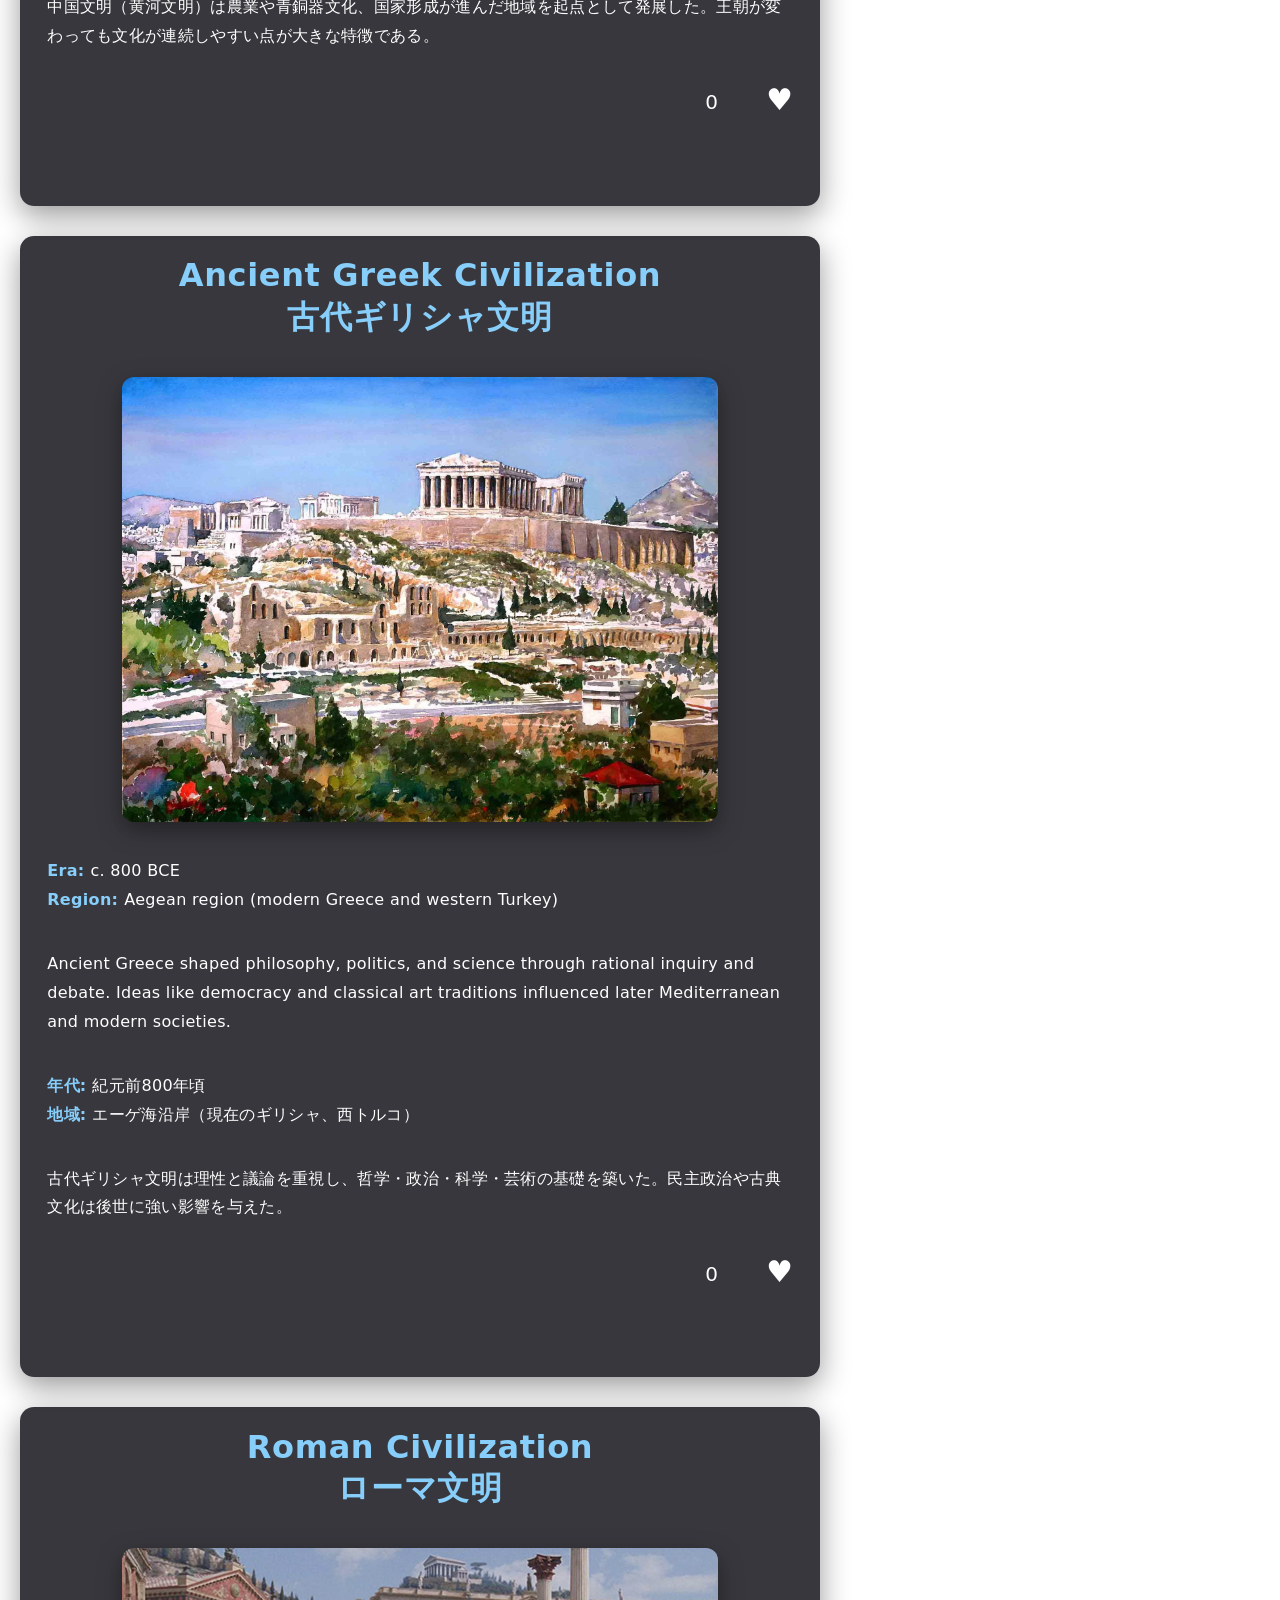
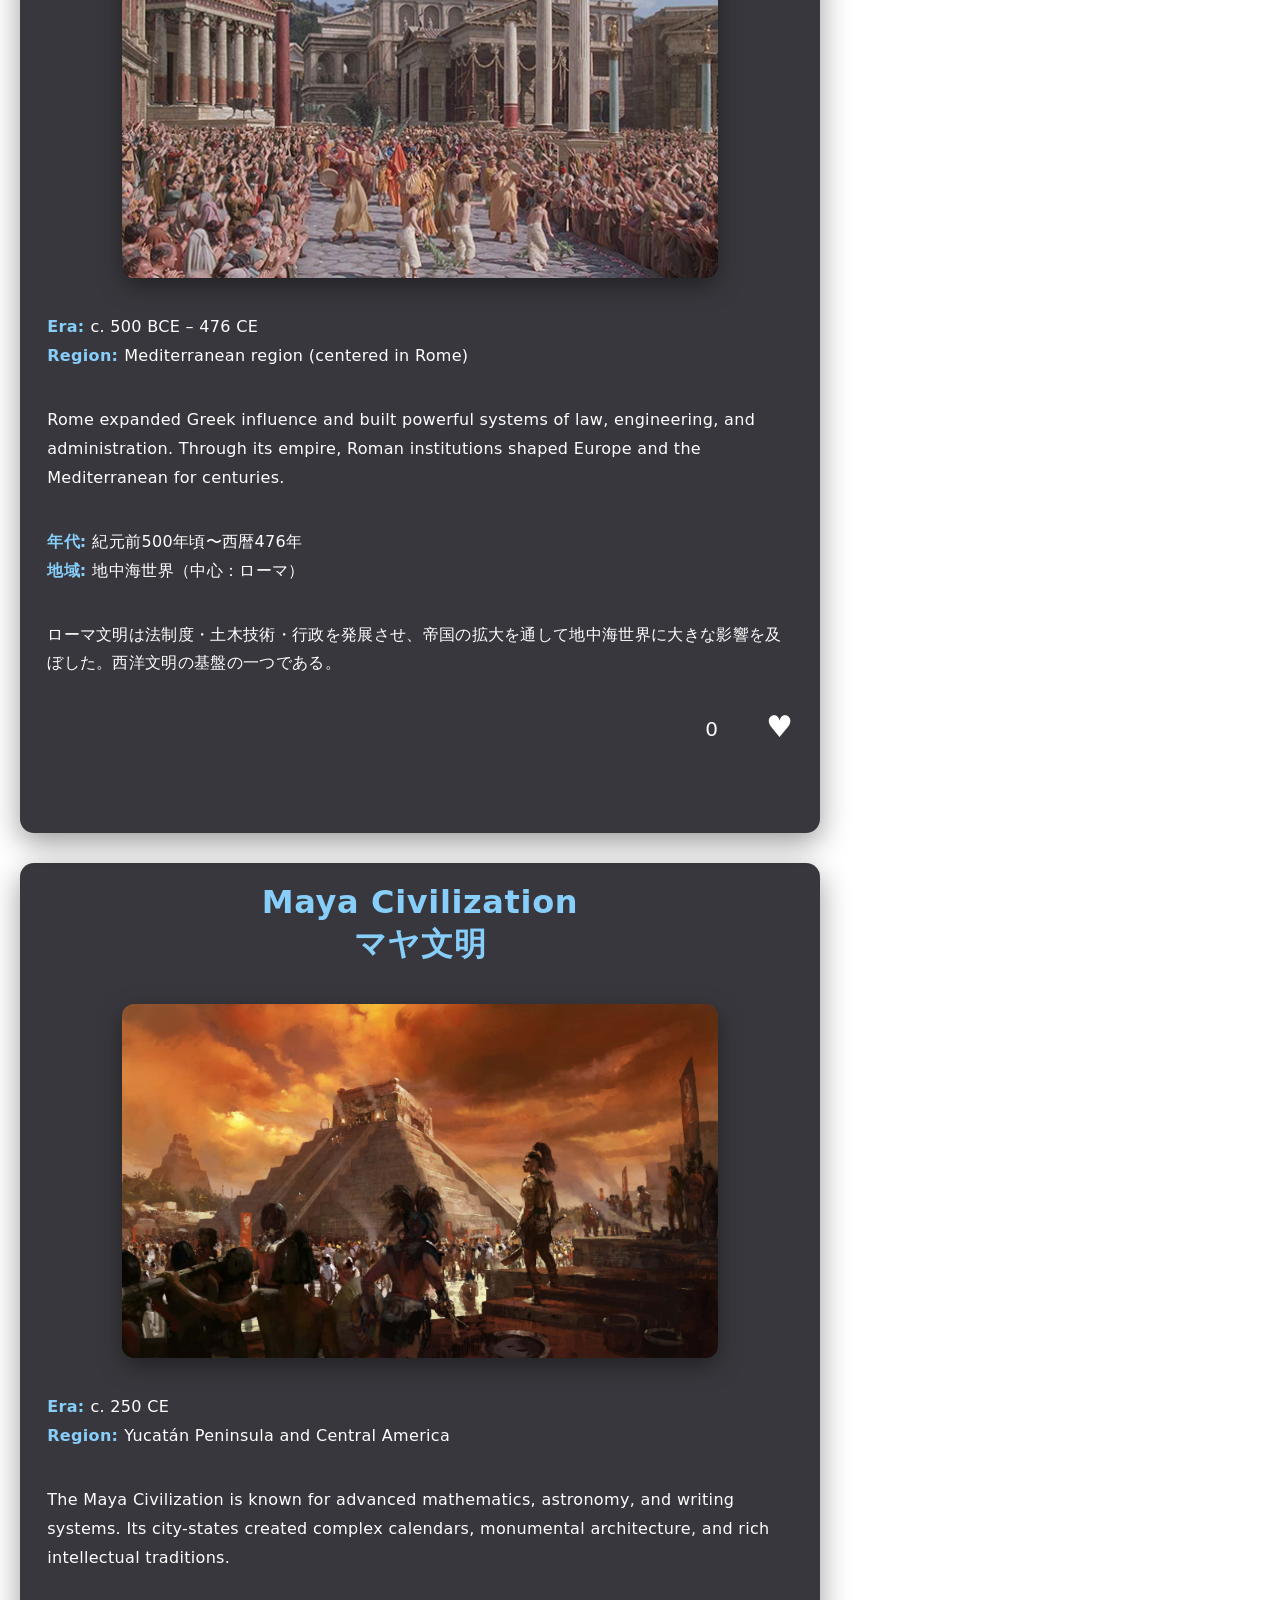
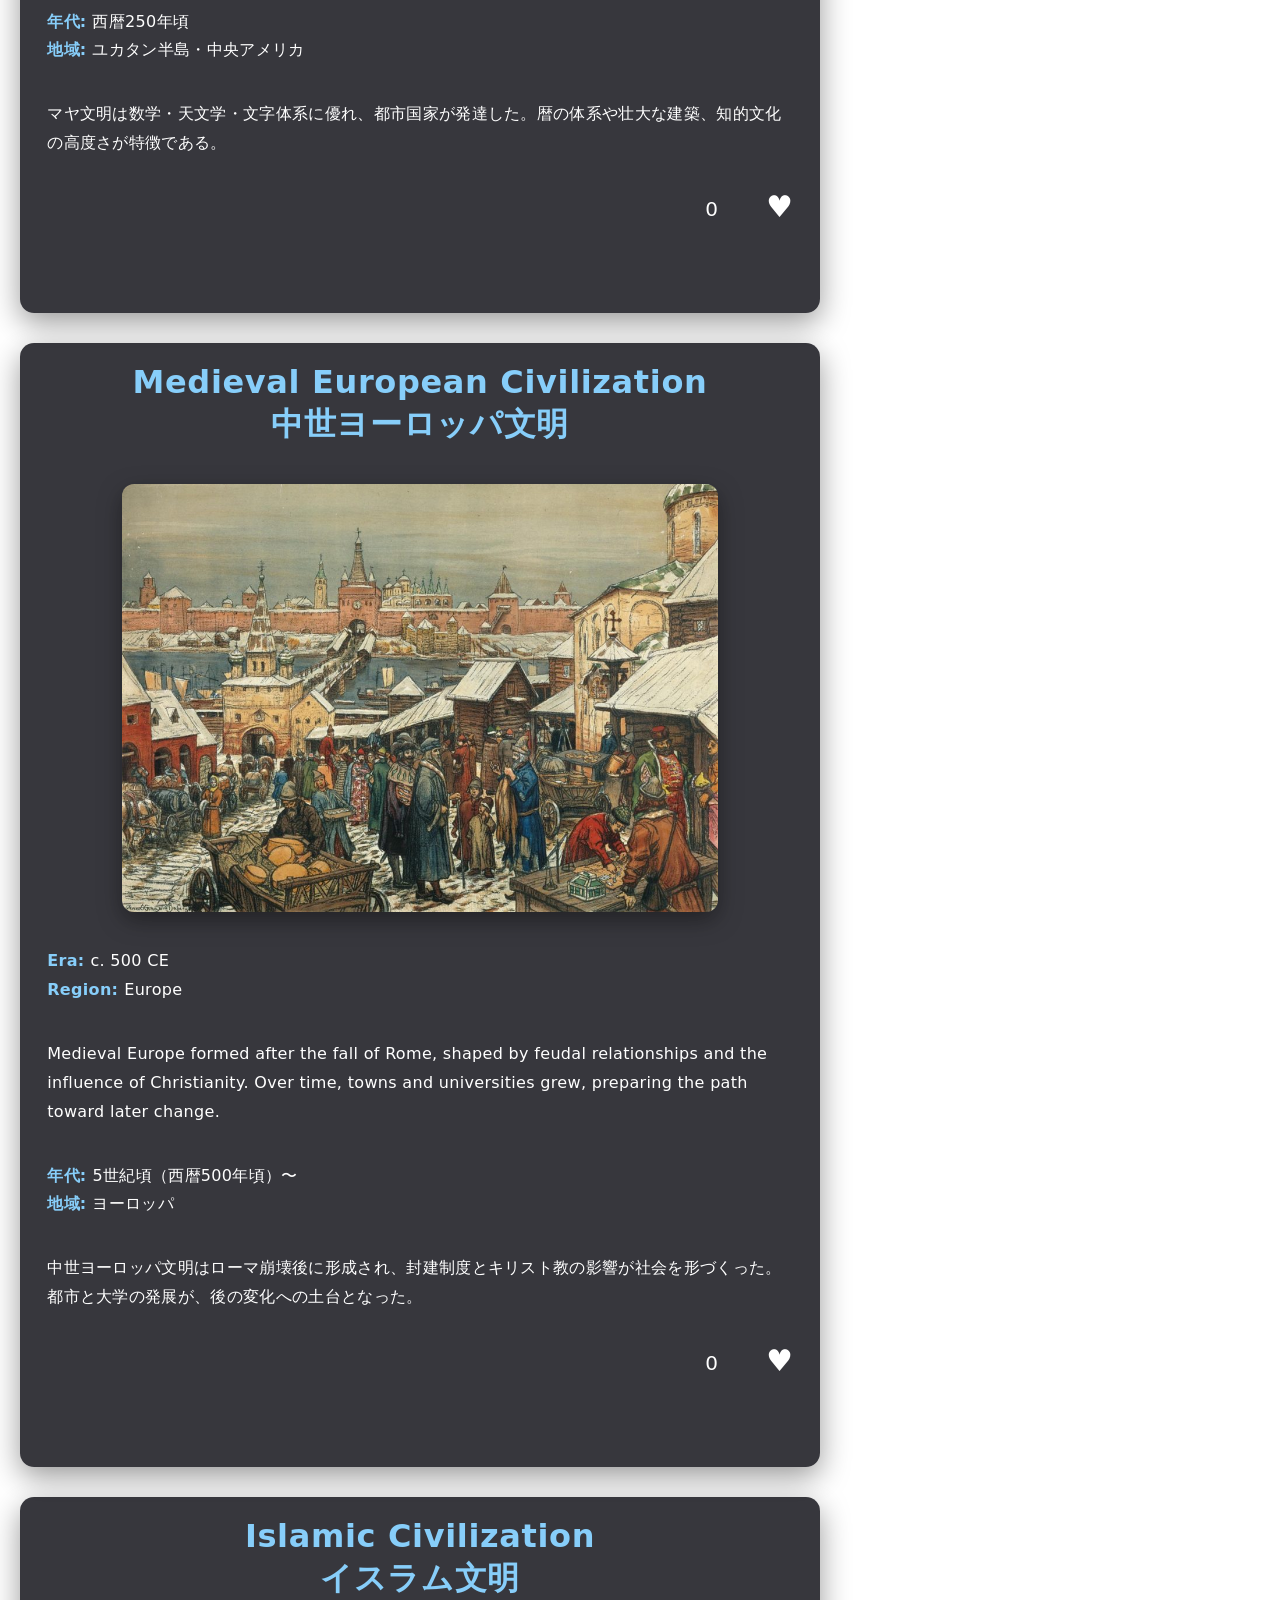
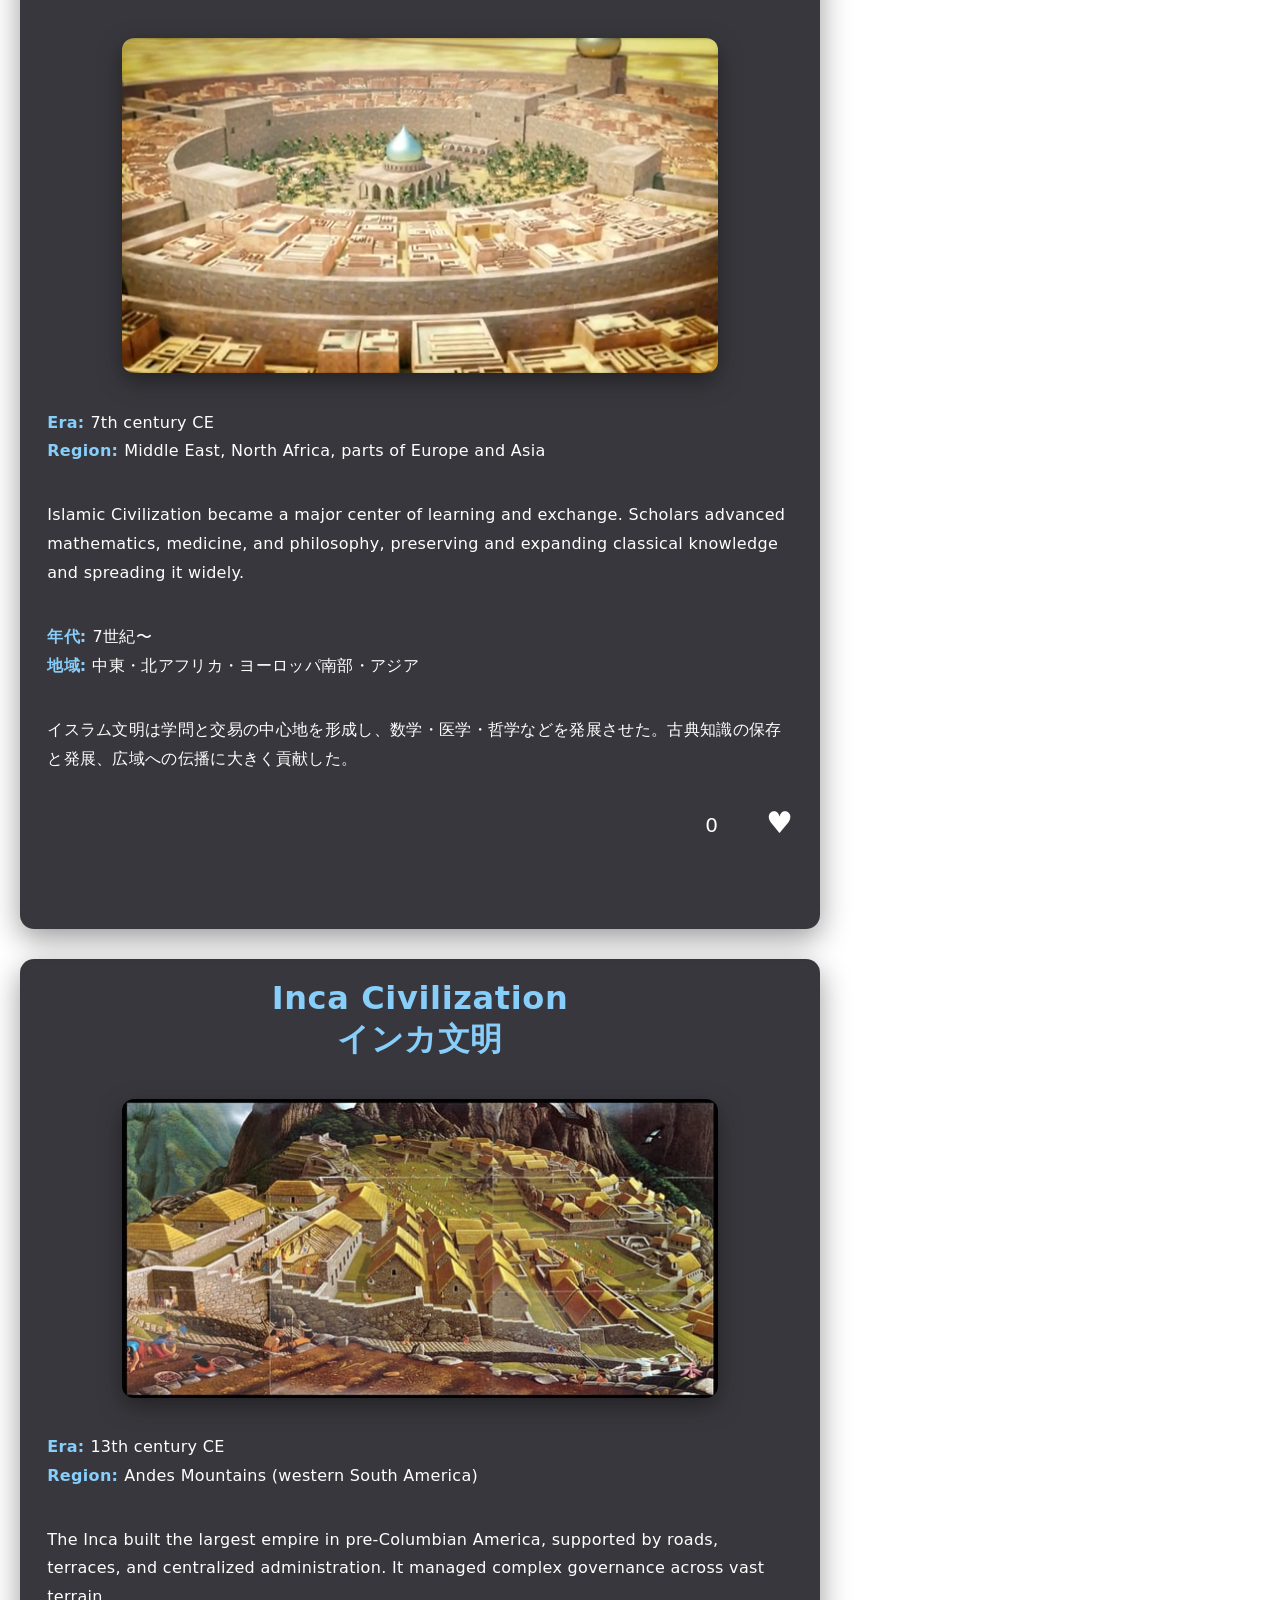
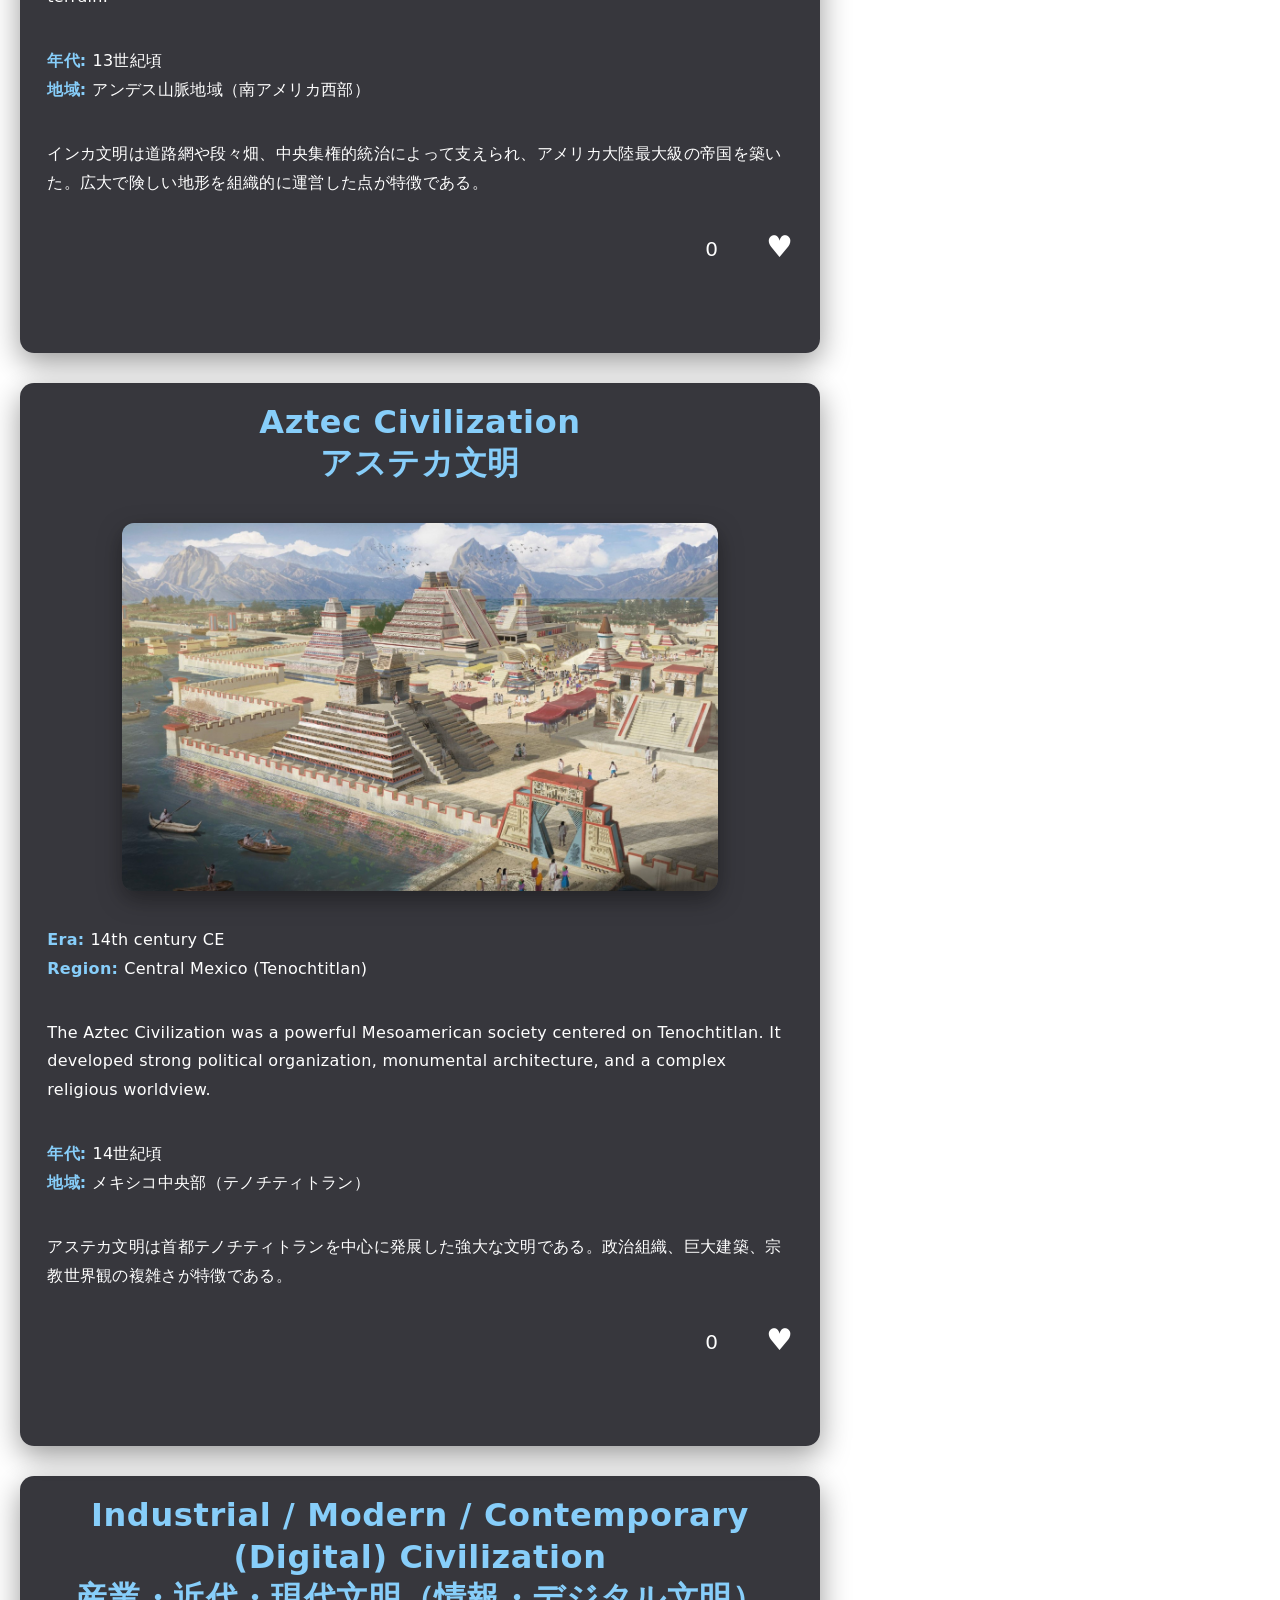
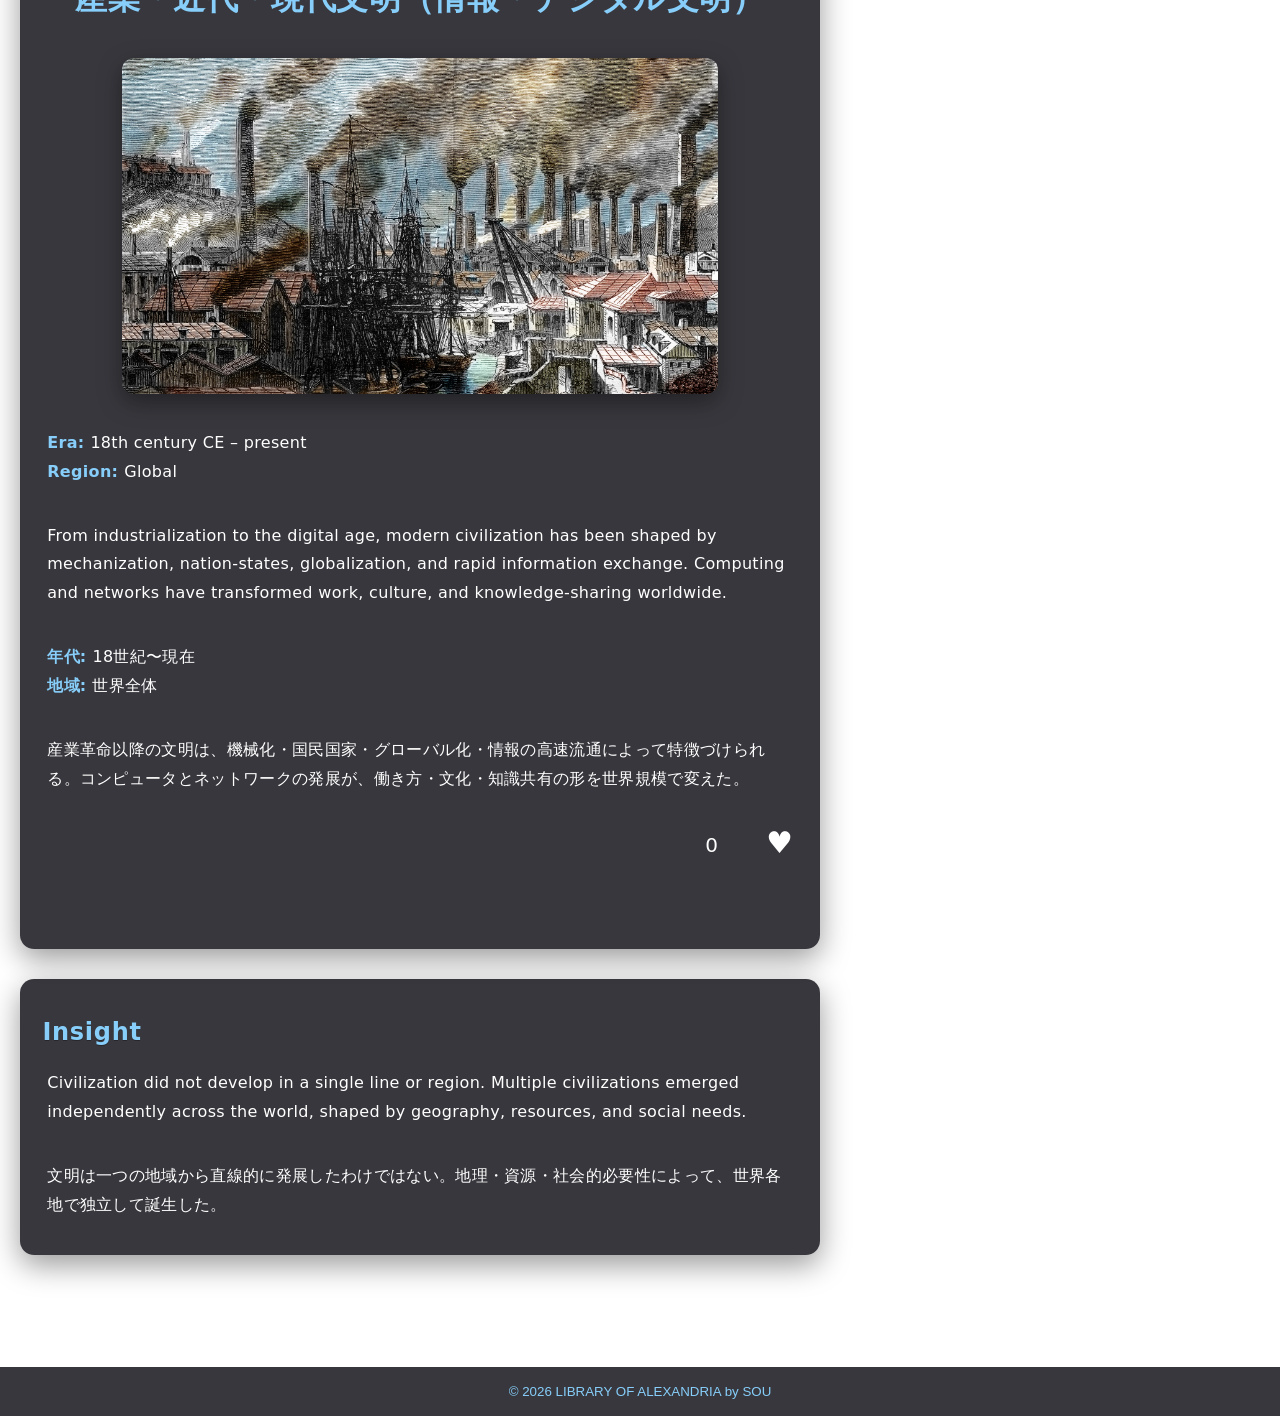
==== commit edfbb962: "Perfected all." ====
--- a/civilizations.html
+++ b/civilizations.html
@@ -3,6 +3,8 @@
 
 <head>
     <meta charset="UTF-8">
+    <meta name="viewport" content="width=device-width, initial-scale=1.0">
+    <title>LIBRARY OF ALEXANDRIA - Civilizations</title>
     <link rel="stylesheet" href="lb/reset.css">
     <link rel="stylesheet" href="bunmei/cstyle.css">
 </head>
--- a/bunmei/cstyle.css
+++ b/bunmei/cstyle.css
@@ -1,11 +1,22 @@
 @charset "UTF-8";
+
+html {
+  scroll-behavior: smooth;
+  scroll-padding-top: 150px;
+}
 
 html,
 body {
   margin: 0;
   padding: 0;
-}
-
+  box-sizing: border-box;
+}
+
+*,
+*::before,
+*::after {
+  box-sizing: inherit;
+}
 
 body {
   position: relative;
@@ -13,8 +24,10 @@
   background-repeat: no-repeat;
   background-size: cover;
   background-position: center;
+  background-attachment: fixed;
   background-color: rgb(255, 255, 255);
   font-family: 'Franklin Gothic Medium', 'Arial Narrow', "Arial", "sans-serif";
+  min-height: 100vh;
 }
 
 body::before {
@@ -25,14 +38,15 @@
   width: 100%;
   height: 100%;
   backdrop-filter: blur(20px) saturate(180%);
+  -webkit-backdrop-filter: blur(20px) saturate(180%);
   z-index: -1;
 }
-
 
 header {
   background: rgba(20, 20, 28, 0.85);
   backdrop-filter: blur(18px) saturate(160%);
-  border-bottom: 1px solid #00000000;
+  -webkit-backdrop-filter: blur(18px) saturate(160%);
+  border-bottom: 1px solid transparent;
   text-align: center;
   width: 100%;
   padding-top: 0;
@@ -56,6 +70,7 @@
   width: 120px;
   margin: 0 auto;
   filter: drop-shadow(0 3px 10px rgba(0, 0, 0, 0.6));
+  display: block;
 }
 
 header nav ul {
@@ -64,7 +79,7 @@
   flex-wrap: wrap;
   gap: 5rem;
   padding: 0px;
-
+  margin: 0;
 }
 
 header nav ul li {
@@ -80,6 +95,8 @@
   font-size: 0.95rem;
   letter-spacing: 0.05em;
   text-decoration: none;
+  display: inline-block;
+  transition: all 0.2s ease;
 }
 
 header nav a:hover {
@@ -90,57 +107,52 @@
   0% {
     border-color: gold;
   }
-
   16% {
     border-color: lightskyblue;
   }
-
   33% {
     border-color: gold;
   }
-
   50% {
     border-color: lightskyblue;
   }
-
   66% {
     border-color: gold;
   }
-
   83% {
     border-color: lightskyblue;
   }
-
   100% {
     border-color: gold;
   }
 }
-
 
 div {
   width: 1240px;
   margin: 0 auto 50px;
   display: flex;
   justify-content: space-between;
+  align-items: flex-start;
+  gap: 40px;
 }
 
 main {
-  flex-basis: 700px;
+  flex: 1;
+  max-width: 800px;
   border-radius: 16px;
-  padding: 62px 72px 32px 72px;
-  box-shadow: opx opx 8px rgba(0, 0, 0, 0.16);
+  padding: 40px 0 32px 0;
   font-family: "ui-sans-serif", "system-ui", "Noto Sans JP", "sans-serif";
   line-height: 1.8;
 }
 
 main article {
   background: rgba(20, 20, 28, 0.85);
-  border: 0px solid;
+  border: 0px solid transparent;
   border-radius: 14px;
   box-shadow: 0 10px 30px rgba(0, 0, 0, 0.4);
   overflow: hidden;
   padding-bottom: 1.2rem;
-  margin-bottom: 3%;
+  margin-bottom: 30px;
 }
 
 main article h2,
@@ -153,20 +165,9 @@
 main article h2 {
   font-size: clamp(1.3rem, 1vw + 1.2rem, 2rem);
   line-height: 1.3;
-  margin-top: 0%;
-  margin-bottom: 0%;
+  margin-top: 0;
+  margin-bottom: 0;
   text-align: center;
-}
-
-main article p img {
-  margin: 1.2rem auto;
-  border-radius: 12px;
-  border: 0px solid;
-  display: block;
-  width: 80%;
-  max-width: 80%;
-  box-shadow: 0 8px 24px rgba(0, 0, 0, 0.4);
-  margin-top: 0%;
 }
 
 main article h3 {
@@ -179,35 +180,60 @@
 }
 
 main article p {
-  margin-top: 0rem;
+  margin-top: 0;
   font-size: 1rem;
-  color: white;
+  color: #ffffff;
   padding: 1.2rem 1.7rem 0;
   letter-spacing: 0.02em;
 }
 
+main article p strong {
+  color: #ffffff;
+  font-weight: 700;
+}
+
+main article p img {
+  margin: 1.2rem auto 0 auto;
+  border-radius: 12px;
+  border: 0px solid transparent;
+  display: block;
+  width: 80%;
+  max-width: 80%;
+  height: auto;
+  box-shadow: 0 8px 24px rgba(0, 0, 0, 0.4);
+}
+
 main article a {
   color: lightskyblue;
+  text-decoration: none;
+  font-weight: 600;
 }
 
 .likeBox {
   display: flex !important;
-  justify-content: flex-start !important;
+  justify-content: flex-end !important;
+  align-items: center;
   width: auto !important;
   font-size: 30px;
-  padding: 0.4rem 1.4rem 0;
-  margin-left: 88%;
-  margin-bottom: 0%;
+  padding: 0.4rem 1.7rem 0.6rem;
+  margin-left: auto;
   color: #ffffff;
+  user-select: none;
 }
 
 .likeCount {
   font-size: 20px;
-  margin-top: 24%;
+  margin-top: 4px;
+  margin-right: 8px;
 }
 
 .likeBtn {
   cursor: pointer;
+  transition: transform 0.15s ease, color 0.15s ease;
+}
+
+.likeBtn:active {
+  transform: scale(1.2);
 }
 
 .likeBtn.liked {
@@ -215,39 +241,84 @@
 }
 
 aside {
-  flex-basis: 300px;
+  flex-basis: 360px;
+  width: 360px;
   border-radius: 16px;
-  padding: 62px 72px 32px 72px;
-  box-shadow: opx opx 8px rgba(0, 0, 0, 0.16);
+  padding: 40px 0 32px 0;
   font-family: "ui-sans-serif", "system-ui", "Noto Sans JP", "sans-serif";
   line-height: 1.8;
+  position: -webkit-sticky;
+  position: sticky;
+  top: 140px;
+  max-height: calc(100vh - 160px);
 }
 
 aside nav {
   background: rgba(20, 20, 28, 0.85);
-  border: 0px solid;
+  backdrop-filter: blur(14px);
+  -webkit-backdrop-filter: blur(14px);
+  border: 1px solid rgba(135, 206, 250, 0.15);
   border-radius: 14px;
   box-shadow: 0 10px 30px rgba(0, 0, 0, 0.4);
-  overflow: hidden;
-  padding-bottom: 1.2rem;
+  overflow-y: auto;
+  max-height: calc(100vh - 180px);
+  padding: 1.2rem 1.4rem 1.4rem 1.4rem;
+  scrollbar-width: thin;
+  scrollbar-color: rgba(135, 206, 250, 0.45) rgba(255, 255, 255, 0.05);
+}
+
+aside nav::-webkit-scrollbar {
+  width: 6px;
+}
+
+aside nav::-webkit-scrollbar-track {
+  background: rgba(255, 255, 255, 0.04);
+  border-radius: 8px;
+  margin: 8px 0;
+}
+
+aside nav::-webkit-scrollbar-thumb {
+  background: rgba(135, 206, 250, 0.4);
+  border-radius: 8px;
+  transition: background-color 0.2s ease, box-shadow 0.2s ease;
+}
+
+aside nav::-webkit-scrollbar-thumb:hover {
+  background: gold;
+  box-shadow: 0 0 8px rgba(255, 215, 0, 0.6);
 }
 
 aside nav h2 {
   color: lightskyblue;
   text-align: center;
+  font-size: 1.25rem;
+  margin-top: 0.2rem;
+  margin-bottom: 1rem;
+}
+
+aside nav ul {
+  padding: 0;
+  margin: 0;
+}
+
+aside nav ul li {
+  list-style-type: none;
+  margin-bottom: 0.4rem;
 }
 
 aside nav a {
   color: #ffffff;
   text-decoration: none;
+  font-size: 0.95rem;
+  display: block;
+  padding: 4px 6px;
+  border-radius: 6px;
+  transition: color 0.2s ease, background-color 0.2s ease;
 }
 
 aside nav a:hover {
   color: lightskyblue;
-}
-
-aside nav ul li {
-  list-style-type: none;
+  background-color: rgba(255, 255, 255, 0.05);
 }
 
 footer {
@@ -255,9 +326,142 @@
   padding: 15px 10px 15px;
   background: rgba(20, 20, 28, 0.85);
   backdrop-filter: blur(18px) saturate(160%);
-  border-bottom: 1px solid #00000000;
+  -webkit-backdrop-filter: blur(18px) saturate(160%);
+  border-bottom: 1px solid transparent;
+  width: 100%;
 }
 
 footer p {
   color: lightskyblue;
+  margin: 0;
+}
+
+@media screen and (max-width: 900px) {
+  html {
+    scroll-padding-top: 200px;
+  }
+
+  header {
+    padding: 6px 8px 8px;
+  }
+
+  header h1 img {
+    height: 60px;
+    width: 60px;
+    padding: 2px;
+  }
+
+  header nav ul {
+    gap: 0.5rem 0.8rem;
+    padding: 4px 6px 0;
+  }
+
+  header nav a {
+    font-size: 0.78rem;
+    padding: 0.2rem 0.55rem;
+  }
+
+  div {
+    width: 100%;
+    max-width: 100%;
+    flex-direction: column;
+    margin: 0 auto 30px;
+    padding: 0 14px;
+    gap: 0;
+  }
+
+  aside {
+    order: -1;
+    position: -webkit-sticky;
+    position: sticky;
+    top: 135px;
+    z-index: 990;
+    width: 100%;
+    flex-basis: auto;
+    max-height: none;
+    padding: 6px 0;
+    margin: 4px 0 16px 0;
+    background: rgba(14, 14, 20, 0.95);
+    backdrop-filter: blur(16px);
+    -webkit-backdrop-filter: blur(16px);
+    border-radius: 12px;
+  }
+
+  aside nav {
+    background: transparent;
+    backdrop-filter: none;
+    -webkit-backdrop-filter: none;
+    box-shadow: none;
+    border: none;
+    border-radius: 0;
+    padding: 4px 8px;
+    max-height: none;
+    overflow: visible;
+  }
+
+  aside nav h2 {
+    display: none;
+  }
+
+  aside nav ul {
+    display: flex;
+    overflow-x: auto;
+    white-space: nowrap;
+    gap: 8px;
+    padding: 2px 4px 6px;
+    margin: 0;
+    -webkit-overflow-scrolling: touch;
+    scrollbar-width: none;
+  }
+
+  aside nav ul::-webkit-scrollbar {
+    display: none;
+  }
+
+  aside nav ul li {
+    margin-bottom: 0;
+    flex-shrink: 0;
+  }
+
+  aside nav a {
+    display: inline-block;
+    padding: 5px 12px;
+    font-size: 0.78rem;
+    background: rgba(255, 255, 255, 0.1);
+    border: 1px solid rgba(135, 206, 250, 0.35);
+    border-radius: 999px;
+    white-space: nowrap;
+  }
+
+  aside nav a:hover,
+  aside nav a:active {
+    background-color: rgba(135, 206, 250, 0.25);
+    border-color: lightskyblue;
+  }
+
+  main {
+    flex-basis: auto;
+    width: 100%;
+    max-width: 100%;
+    padding: 0;
+  }
+
+  main article {
+    margin-bottom: 20px;
+    border-radius: 12px;
+  }
+
+  main article p {
+    padding: 0.8rem 1.2rem 0;
+    font-size: 0.95rem;
+  }
+
+  main article p img {
+    width: 90%;
+    max-width: 90%;
+  }
+
+  .likeBox {
+    padding: 0.4rem 1.2rem 0.6rem;
+  }
 }
